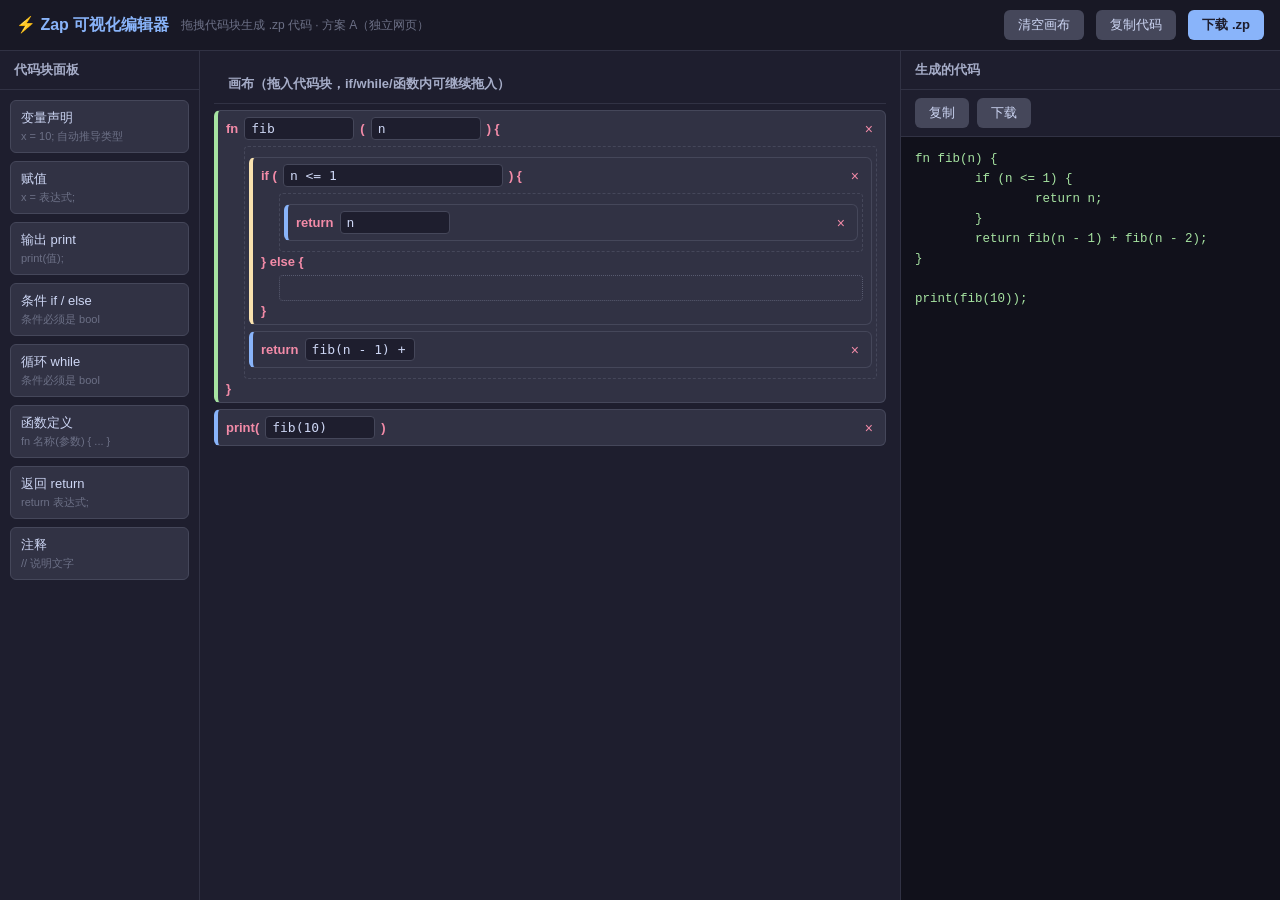
==== editor/index.html @ f2381da3 "Initial commit: Zap programming language v0.1.0 Zap is a lightweight, cross-platform, embeddable scr" ====
<!DOCTYPE html>
<html lang="zh-CN">
<head>
<meta charset="UTF-8">
<meta name="viewport" content="width=device-width, initial-scale=1.0">
<title>Zap 可视化编辑器</title>
<style>
  * { box-sizing: border-box; margin: 0; padding: 0; }
  body { font-family: "Segoe UI", "Microsoft YaHei", sans-serif; background: #1e1e2e; color: #cdd6f4; height: 100vh; display: flex; flex-direction: column; }
  header { padding: 10px 16px; background: #181825; border-bottom: 1px solid #313244; display: flex; align-items: center; gap: 12px; }
  header h1 { font-size: 16px; color: #89b4fa; }
  header span { font-size: 12px; color: #6c7086; }
  .btn { background: #45475a; border: none; color: #cdd6f4; padding: 6px 14px; border-radius: 6px; cursor: pointer; font-size: 13px; }
  .btn:hover { background: #585b70; }
  .btn.primary { background: #89b4fa; color: #1e1e2e; font-weight: 600; }
  .btn.primary:hover { background: #a6c8ff; }
  main { flex: 1; display: flex; overflow: hidden; }
  section { display: flex; flex-direction: column; }
  section h2 { font-size: 13px; color: #a6adc8; padding: 10px 14px; border-bottom: 1px solid #313244; }
  #palette { width: 200px; border-right: 1px solid #313244; }
  #palette-list { padding: 10px; display: flex; flex-direction: column; gap: 8px; overflow-y: auto; }
  .palette-item { background: #313244; border: 1px solid #45475a; border-radius: 6px; padding: 8px 10px; font-size: 13px; cursor: grab; user-select: none; }
  .palette-item:hover { background: #45475a; }
  .palette-item small { display: block; color: #6c7086; font-size: 11px; margin-top: 2px; }
  #canvas { flex: 1; overflow-y: auto; padding: 14px; }
  #canvas.hover { outline: 2px dashed #89b4fa; outline-offset: -4px; }
  .empty-tip { color: #6c7086; font-size: 13px; text-align: center; margin-top: 60px; line-height: 1.8; }
  .block { background: #313244; border: 1px solid #45475a; border-left: 4px solid #89b4fa; border-radius: 6px; margin: 6px 0; padding: 6px 8px; font-size: 13px; }
  .block[data-type="if"], .block[data-type="while"] { border-left-color: #f9e2af; }
  .block[data-type="fn"] { border-left-color: #a6e3a1; }
  .block[data-type="comment"] { border-left-color: #6c7086; }
  .block.dragging { opacity: 0.4; }
  .block-head { display: flex; align-items: center; gap: 6px; flex-wrap: wrap; }
  .block-head .kw { color: #f38ba8; font-weight: 600; }
  .block-head .txt { color: #a6e3a1; font-style: italic; }
  .block input { background: #1e1e2e; border: 1px solid #45475a; color: #cdd6f4; border-radius: 4px; padding: 3px 6px; font-size: 13px; width: 110px; font-family: Consolas, monospace; }
  .block input.f-wide { width: 220px; }
  .del { background: none; border: none; color: #f38ba8; cursor: pointer; font-size: 14px; padding: 0 4px; margin-left: auto; }
  .del:hover { color: #ff6b6b; }
  .slot { border: 1px dashed #45475a; border-radius: 4px; margin: 6px 0 2px 18px; padding: 4px; min-height: 26px; }
  .slot.slot-else { border-style: dotted; border-color: #585b70; }
  .slot.dragover { border-color: #89b4fa; background: rgba(137, 180, 250, 0.08); }
  #preview { width: 380px; border-left: 1px solid #313244; }
  #preview-bar { padding: 8px 14px; display: flex; gap: 8px; border-bottom: 1px solid #313244; }
  #code { flex: 1; background: #11111b; border: none; color: #a6e3a1; font-family: Consolas, "Courier New", monospace; font-size: 12.5px; line-height: 1.6; padding: 12px 14px; white-space: pre; overflow: auto; }
</style>
</head>
<body>
<header>
  <h1>⚡ Zap 可视化编辑器</h1>
  <span>拖拽代码块生成 .zp 代码 · 方案 A（独立网页）</span>
  <div style="flex:1"></div>
  <button class="btn" id="btn-clear">清空画布</button>
  <button class="btn" id="btn-copy">复制代码</button>
  <button class="btn primary" id="btn-download">下载 .zp</button>
</header>
<main>
  <section id="palette">
    <h2>代码块面板</h2>
    <div id="palette-list"></div>
  </section>
  <section id="canvas">
    <h2>画布（拖入代码块，if/while/函数内可继续拖入）</h2>
    <div id="canvas-body">
      <div class="empty-tip">从左侧拖拽代码块到这里开始编程<br>嵌套块（if / while / 函数）内部有虚线槽位，可继续拖入子块</div>
    </div>
  </section>
  <section id="preview">
    <h2>生成的代码</h2>
    <div id="preview-bar">
      <button class="btn" id="btn-copy2">复制</button>
      <button class="btn" id="btn-download2">下载</button>
      <span id="status" style="font-size:12px;color:#6c7086"></span>
    </div>
    <pre id="code"></pre>
  </section>
</main>
<script>
// ---------- 代码块模板 ----------
const TEMPLATES = [
  { type: "var", label: "变量声明", hint: "x = 10; 自动推导类型", build: () => makeSimple("var", "变量", "x", "10") },
  { type: "assign", label: "赋值", hint: "x = 表达式;", build: () => makeSimple("assign", "赋值", "x", "x + 1") },
  { type: "print", label: "输出 print", hint: "print(值);", build: () => makeSimple("print", "输出", "hello", '"Hello Zap!"') },
  { type: "if", label: "条件 if / else", hint: "条件必须是 bool", build: () => makeNested("if") },
  { type: "while", label: "循环 while", hint: "条件必须是 bool", build: () => makeNested("while") },
  { type: "fn", label: "函数定义", hint: "fn 名称(参数) { ... }", build: () => makeNested("fn") },
  { type: "return", label: "返回 return", hint: "return 表达式;", build: () => makeSimple("return", "返回", "0", "x") },
  { type: "comment", label: "注释", hint: "// 说明文字", build: () => makeSimple("comment", "注释", "说明", "这是注释") },
];
let blockSeq = 0;

function makeSimple(type, label, name, value) {
  const d = document.createElement("div");
  d.className = "block";
  d.dataset.type = type;
  d.draggable = true;
  d.id = "b" + (++blockSeq);
  const head = document.createElement("div");
  head.className = "block-head";
  if (type === "comment") {
    head.innerHTML = `<span class="txt">//</span><input class="f-wide" data-field="text" value="${esc(value)}">`;
  } else if (type === "print") {
    head.innerHTML = `<span class="kw">print(</span><input data-field="expr" value="${esc(value)}"><span class="kw">)</span>`;
  } else if (type === "return") {
    head.innerHTML = `<span class="kw">return</span><input data-field="expr" value="${esc(value)}">`;
  } else {
    head.innerHTML = `<span class="kw">${label}</span><input data-field="name" value="${esc(name)}"><span class="kw">=</span><input data-field="expr" value="${esc(value)}">`;
  }
  const del = document.createElement("button");
  del.className = "del"; del.textContent = "×"; del.title = "删除";
  head.appendChild(del);
  d.appendChild(head);
  return d;
}

function makeNested(type) {
  const d = document.createElement("div");
  d.className = "block";
  d.dataset.type = type;
  d.draggable = true;
  d.id = "b" + (++blockSeq);
  const head = document.createElement("div");
  head.className = "block-head";
  if (type === "if") {
    head.innerHTML = `<span class="kw">if (</span><input class="f-wide" data-field="cond" value="x &gt; 5"><span class="kw">) {</span>`;
  } else if (type === "while") {
    head.innerHTML = `<span class="kw">while (</span><input class="f-wide" data-field="cond" value="i &lt; 10"><span class="kw">) {</span>`;
  } else {
    head.innerHTML = `<span class="kw">fn</span><input data-field="name" value="main"><span class="kw">(</span><input data-field="params" value=""><span class="kw">) {</span>`;
  }
  const del = document.createElement("button");
  del.className = "del"; del.textContent = "×"; del.title = "删除";
  head.appendChild(del);
  d.appendChild(head);

  const slot = document.createElement("div");
  slot.className = "slot";
  slot.dataset.role = "body";
  d.appendChild(slot);

  if (type === "if") {
    const elseHead = document.createElement("div");
    elseHead.className = "block-head";
    elseHead.innerHTML = `<span class="kw">} else {</span>`;
    d.appendChild(elseHead);
    const elseSlot = document.createElement("div");
    elseSlot.className = "slot slot-else";
    elseSlot.dataset.role = "else";
    d.appendChild(elseSlot);
    const close = document.createElement("div");
    close.className = "block-head";
    close.innerHTML = `<span class="kw">}</span>`;
    d.appendChild(close);
  } else {
    const close = document.createElement("div");
    close.className = "block-head";
    close.innerHTML = `<span class="kw">}</span>`;
    d.appendChild(close);
  }
  return d;
}

function esc(s) { return s.replace(/&/g, "&amp;").replace(/</g, "&lt;").replace(/>/g, "&gt;").replace(/"/g, "&quot;"); }

// ---------- 面板 ----------
const paletteList = document.getElementById("palette-list");
TEMPLATES.forEach(t => {
  const item = document.createElement("div");
  item.className = "palette-item";
  item.draggable = true;
  item.dataset.type = t.type;
  item.innerHTML = `${t.label}<small>${t.hint}</small>`;
  item.addEventListener("dragstart", e => {
    e.dataTransfer.setData("text/plain", "palette:" + t.type);
    e.dataTransfer.effectAllowed = "copy";
  });
  paletteList.appendChild(item);
});

// ---------- 拖拽与画布 ----------
const canvasBody = document.getElementById("canvas-body");
const canvas = document.getElementById("canvas");

function setupDrop(zone) {
  zone.addEventListener("dragover", e => { e.preventDefault(); e.dataTransfer.dropEffect = "copy"; zone.classList.add("dragover"); });
  zone.addEventListener("dragleave", () => zone.classList.remove("dragover"));
  zone.addEventListener("drop", e => {
    e.preventDefault();
    zone.classList.remove("dragover");
    const data = e.dataTransfer.getData("text/plain") || "";
    if (data.startsWith("palette:")) {
      const type = data.slice(8);
      const tpl = TEMPLATES.find(t => t.type === type);
      if (tpl) zone.appendChild(tpl.build());
    } else if (data.startsWith("move:")) {
      const el = document.getElementById(data.slice(5));
      if (el && el !== zone && !zone.contains(el)) zone.appendChild(el);
    }
    update();
  });
}
setupDrop(canvasBody);

// 画布内块也可拖动（移动到其他槽位）
document.addEventListener("dragstart", e => {
  const b = e.target.closest ? e.target.closest(".block") : null;
  if (b && b.dataset.type) {
    e.dataTransfer.setData("text/plain", "move:" + b.id);
    e.dataTransfer.effectAllowed = "move";
    b.classList.add("dragging");
  }
});
document.addEventListener("dragend", e => {
  const b = e.target.closest ? e.target.closest(".block") : null;
  if (b) b.classList.remove("dragging");
});
document.querySelectorAll(".slot").forEach(setupDrop);

// 删除按钮（事件委托）
document.addEventListener("click", e => {
  if (e.target.classList && e.target.classList.contains("del")) {
    e.target.closest(".block").remove();
    update();
  }
});

// 输入实时更新
document.addEventListener("input", update);

// ---------- 代码生成 ----------
function childrenHTML(slot) {
  const blocks = [...slot.children].filter(c => c.classList.contains("block"));
  return blocks.map(b => genBlock(b, 0)).join("\n");
}

function genBlock(block, indent) {
  const tab = "\t".repeat(indent);
  const type = block.dataset.type;
  const val = f => { const i = block.querySelector(`input[data-field="${f}"]`); return i ? i.value : ""; };
  const bodySlot = block.querySelector('.slot[data-role="body"]');
  const elseSlot = block.querySelector('.slot[data-role="else"]');
  const body = bodySlot ? childrenHTML(bodySlot) : "";
  const elseBody = elseSlot ? childrenHTML(elseSlot) : "";
  const inner = body ? body.split("\n").map(l => "\t" + l).join("\n") : "";
  const innerElse = elseBody ? elseBody.split("\n").map(l => "\t" + l).join("\n") : "";

  switch (type) {
    case "var":
    case "assign":
      return `${tab}${val("name") || "x"} = ${val("expr")};`;
    case "print":
      return `${tab}print(${val("expr")});`;
    case "return":
      return `${tab}return ${val("expr")};`;
    case "comment":
      return `${tab}// ${val("text")}`;
    case "while":
      return body
        ? `${tab}while (${val("cond")}) {\n${inner}\n${tab}}`
        : `${tab}while (${val("cond")}) { }`;
    case "if":
      if (!body && !elseBody) return `${tab}if (${val("cond")}) { }`;
      if (!elseBody) return `${tab}if (${val("cond")}) {\n${inner}\n${tab}}`;
      return `${tab}if (${val("cond")}) {\n${inner}\n${tab}} else {\n${innerElse}\n${tab}}`;
    case "fn":
      return `${tab}fn ${val("name") || "main"}(${val("params")}) {\n${inner}\n${tab}}`;
    default:
      return "";
  }
}

function update() {
  const blocks = [...canvasBody.children].filter(c => c.classList.contains("block"));
  const code = blocks.map(b => genBlock(b, 0)).join("\n\n");
  document.getElementById("code").textContent = code;
  const tip = canvasBody.querySelector(".empty-tip");
  if (tip) tip.style.display = blocks.length ? "none" : "";
}

// ---------- 顶部按钮 ----------
document.getElementById("btn-clear").addEventListener("click", () => {
  if (!confirm("清空画布？")) return;
  canvasBody.querySelectorAll(".block").forEach(b => b.remove());
  update();
});
function copyCode() {
  const code = document.getElementById("code").textContent;
  navigator.clipboard.writeText(code).then(() => {
    const st = document.getElementById("status");
    st.textContent = "已复制 ✓";
    setTimeout(() => st.textContent = "", 1500);
  });
}
document.getElementById("btn-copy").addEventListener("click", copyCode);
document.getElementById("btn-copy2").addEventListener("click", copyCode);
function downloadCode() {
  const code = document.getElementById("code").textContent;
  const blob = new Blob([code], { type: "text/plain" });
  const a = document.createElement("a");
  a.href = URL.createObjectURL(blob);
  a.download = "program.zp";
  a.click();
  URL.revokeObjectURL(a.href);
}
document.getElementById("btn-download").addEventListener("click", downloadCode);
document.getElementById("btn-download2").addEventListener("click", downloadCode);

// 初始示例：fib 函数
(function initDemo() {
  const fn = makeNested("fn");
  fn.querySelector('input[data-field="name"]').value = "fib";
  fn.querySelector('input[data-field="params"]').value = "n";
  const ifB = makeNested("if");
  ifB.querySelector('input[data-field="cond"]').value = "n <= 1";
  const ret1 = makeSimple("return", "返回", "0", "n");
  ifB.querySelector('.slot[data-role="body"]').appendChild(ret1);
  fn.querySelector('.slot[data-role="body"]').appendChild(ifB);
  const ret2 = makeSimple("return", "返回", "0", "fib(n - 1) + fib(n - 2)");
  fn.querySelector('.slot[data-role="body"]').appendChild(ret2);
  canvasBody.appendChild(fn);
  const pr = makeSimple("print", "输出", "r", "fib(10)");
  canvasBody.appendChild(pr);
  update();
})();
</script>
</body>
</html>
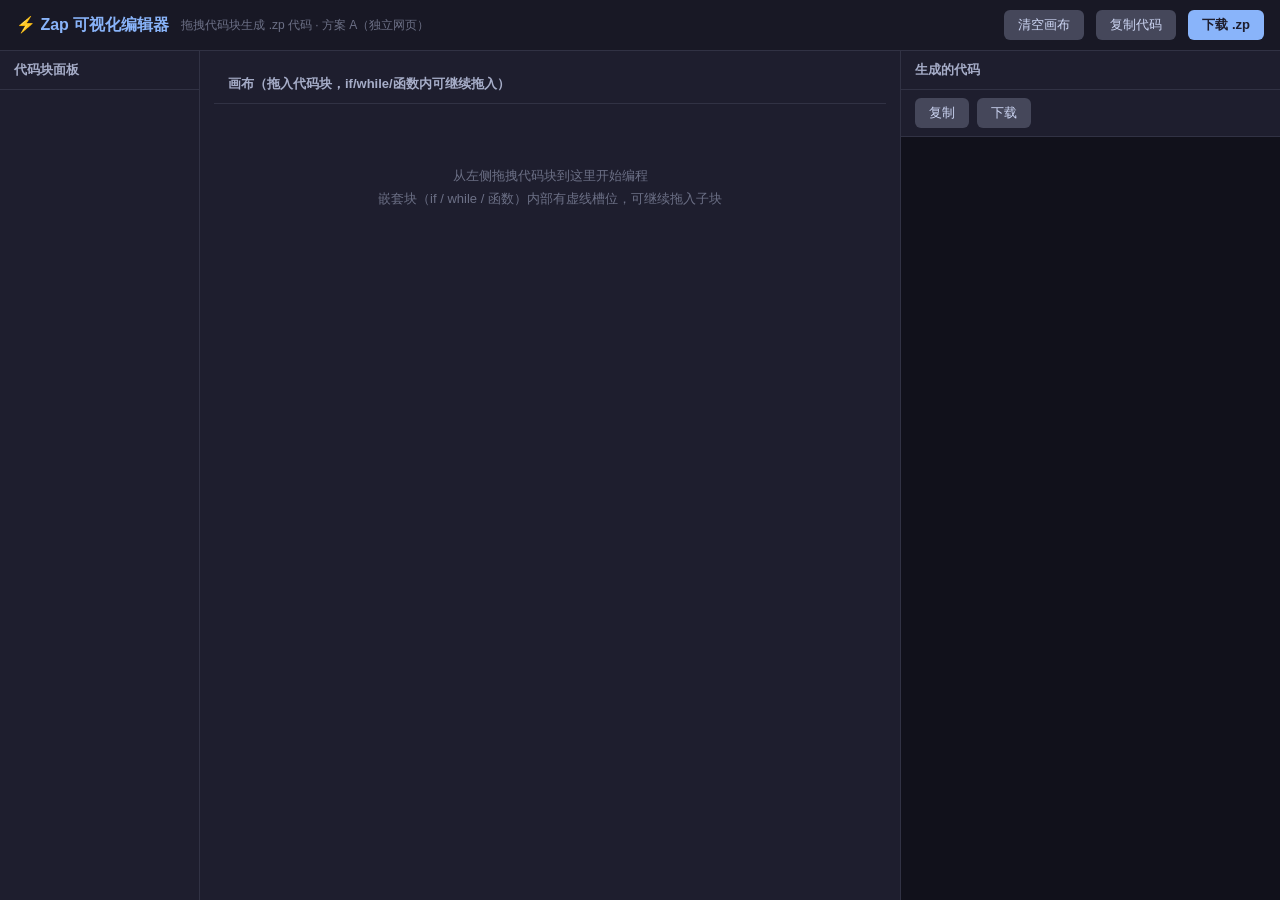
==== commit de5acc2d: "feat: add log/path/args/env/db/regex/crypto builtins, tmp fn, debug_print, import as, zap poop 新增特性：" ====
--- a/editor/index.html
+++ b/editor/index.html
@@ -84,8 +84,73 @@
   { type: "if", label: "条件 if / else", hint: "条件必须是 bool", build: () => makeNested("if") },
   { type: "while", label: "循环 while", hint: "条件必须是 bool", build: () => makeNested("while") },
   { type: "fn", label: "函数定义", hint: "fn 名称(参数) { ... }", build: () => makeNested("fn") },
+  { type: "tmpfn", label: "临时函数 tmp fn", hint: "编译自动忽略", build: () => makeNested("tmpfn") },
   { type: "return", label: "返回 return", hint: "return 表达式;", build: () => makeSimple("return", "返回", "0", "x") },
   { type: "comment", label: "注释", hint: "// 说明文字", build: () => makeSimple("comment", "注释", "说明", "这是注释") },
+  { type: "log", label: "日志 log", hint: "彩色输出", build: () => {
+      const d = makeSimple("log", "log.info", "msg", '"hello"');
+      const sel = document.createElement("select");
+      sel.className = "f-inline"; sel.dataset.field = "level";
+      ["info","warn","error","debug"].forEach(l => { const o = document.createElement("option"); o.value = l; o.textContent = l; sel.appendChild(o); });
+      d.querySelector(".block-head").insertBefore(sel, d.querySelector("input"));
+      return d;
+    }
+  },
+  { type: "path", label: "路径 path", hint: "join/dirname/basename", build: () => {
+      const d = makeSimple("path", "path.join", "a", '"b"');
+      const sel = document.createElement("select");
+      sel.className = "f-inline"; sel.dataset.field = "op";
+      ["join","dirname","basename"].forEach(l => { const o = document.createElement("option"); o.value = l; o.textContent = l; sel.appendChild(o); });
+      d.querySelector(".block-head").insertBefore(sel, d.querySelector("input"));
+      return d;
+    }
+  },
+  { type: "args", label: "参数 args", hint: "get/has 命令行参数", build: () => {
+      const d = makeSimple("args", "args.get", "key", '"port"');
+      const sel = document.createElement("select");
+      sel.className = "f-inline"; sel.dataset.field = "op";
+      ["get","has"].forEach(l => { const o = document.createElement("option"); o.value = l; o.textContent = l; sel.appendChild(o); });
+      d.querySelector(".block-head").insertBefore(sel, d.querySelector("input"));
+      return d;
+    }
+  },
+  { type: "env", label: "环境变量 env", hint: "get/set", build: () => {
+      const d = makeSimple("env", "env.get", "key", '"PATH"');
+      const sel = document.createElement("select");
+      sel.className = "f-inline"; sel.dataset.field = "op";
+      ["get","set"].forEach(l => { const o = document.createElement("option"); o.value = l; o.textContent = l; sel.appendChild(o); });
+      d.querySelector(".block-head").insertBefore(sel, d.querySelector("input"));
+      return d;
+    }
+  },
+  { type: "db", label: "键值存储 db", hint: "set/get", build: () => {
+      const d = makeSimple("db", "db.set", "key", '"val"');
+      const sel = document.createElement("select");
+      sel.className = "f-inline"; sel.dataset.field = "op";
+      ["set","get"].forEach(l => { const o = document.createElement("option"); o.value = l; o.textContent = l; sel.appendChild(o); });
+      d.querySelector(".block-head").insertBefore(sel, d.querySelector("input"));
+      return d;
+    }
+  },
+  { type: "regex", label: "正则 regex", hint: "match/replace", build: () => {
+      const d = makeSimple("regex", "regex.match", "pat", '"^\\d+$"');
+      const sel = document.createElement("select");
+      sel.className = "f-inline"; sel.dataset.field = "op";
+      ["match","replace"].forEach(l => { const o = document.createElement("option"); o.value = l; o.textContent = l; sel.appendChild(o); });
+      d.querySelector(".block-head").insertBefore(sel, d.querySelector("input"));
+      return d;
+    }
+  },
+  { type: "crypto", label: "哈希 crypto", hint: "md5/sha256", build: () => {
+      const d = makeSimple("crypto", "crypto.md5", "text", '"hello"');
+      const sel = document.createElement("select");
+      sel.className = "f-inline"; sel.dataset.field = "op";
+      ["md5","sha256"].forEach(l => { const o = document.createElement("option"); o.value = l; o.textContent = l; sel.appendChild(o); });
+      d.querySelector(".block-head").insertBefore(sel, d.querySelector("input"));
+      return d;
+    }
+  },
+  { type: "debug_print", label: "调试输出 debug_print", hint: "仅 debug 模式", build: () => makeSimple("debug_print", "调试输出", "msg", '"x = " + to_str(x)") },
 ];
 let blockSeq = 0;
 
@@ -254,6 +319,48 @@
       return `${tab}return ${val("expr")};`;
     case "comment":
       return `${tab}// ${val("text")}`;
+    case "debug_print":
+      return `${tab}debug_print(${val("expr")});`;
+    case "log": {
+      const level = val("level") || "info";
+      return `${tab}log.${level}(${val("name") || '""'});`;
+    }
+    case "path": {
+      const op = val("op") || "join";
+      const a = val("name") || '""';
+      const b = val("expr") || '""';
+      if (op === "join") return `${tab}path.join(${a}, ${b});`;
+      return `${tab}path.${op}(${a});`;
+    }
+    case "args": {
+      const op = val("op") || "get";
+      return `${tab}args.${op}(${val("name") || '""'});`;
+    }
+    case "env": {
+      const op = val("op") || "get";
+      const a = val("name") || '""';
+      const b = val("expr") || '""';
+      if (op === "set") return `${tab}env.set(${a}, ${b});`;
+      return `${tab}env.get(${a});`;
+    }
+    case "db": {
+      const op = val("op") || "set";
+      const a = val("name") || '""';
+      const b = val("expr") || '""';
+      if (op === "set") return `${tab}db.set(${a}, ${b});`;
+      return `${tab}db.get(${a});`;
+    }
+    case "regex": {
+      const op = val("op") || "match";
+      const a = val("name") || '""';
+      const b = val("expr") || '""';
+      if (op === "replace") return `${tab}regex.replace(${a}, ${b}, "");`;
+      return `${tab}regex.match(${a}, ${b});`;
+    }
+    case "crypto": {
+      const op = val("op") || "md5";
+      return `${tab}crypto.${op}(${val("name") || '""'});`;
+    }
     case "while":
       return body
         ? `${tab}while (${val("cond")}) {\n${inner}\n${tab}}`
@@ -264,6 +371,8 @@
       return `${tab}if (${val("cond")}) {\n${inner}\n${tab}} else {\n${innerElse}\n${tab}}`;
     case "fn":
       return `${tab}fn ${val("name") || "main"}(${val("params")}) {\n${inner}\n${tab}}`;
+    case "tmpfn":
+      return `${tab}tmp fn ${val("name") || "helper"}(${val("params")}) {\n${inner}\n${tab}}`;
     default:
       return "";
   }
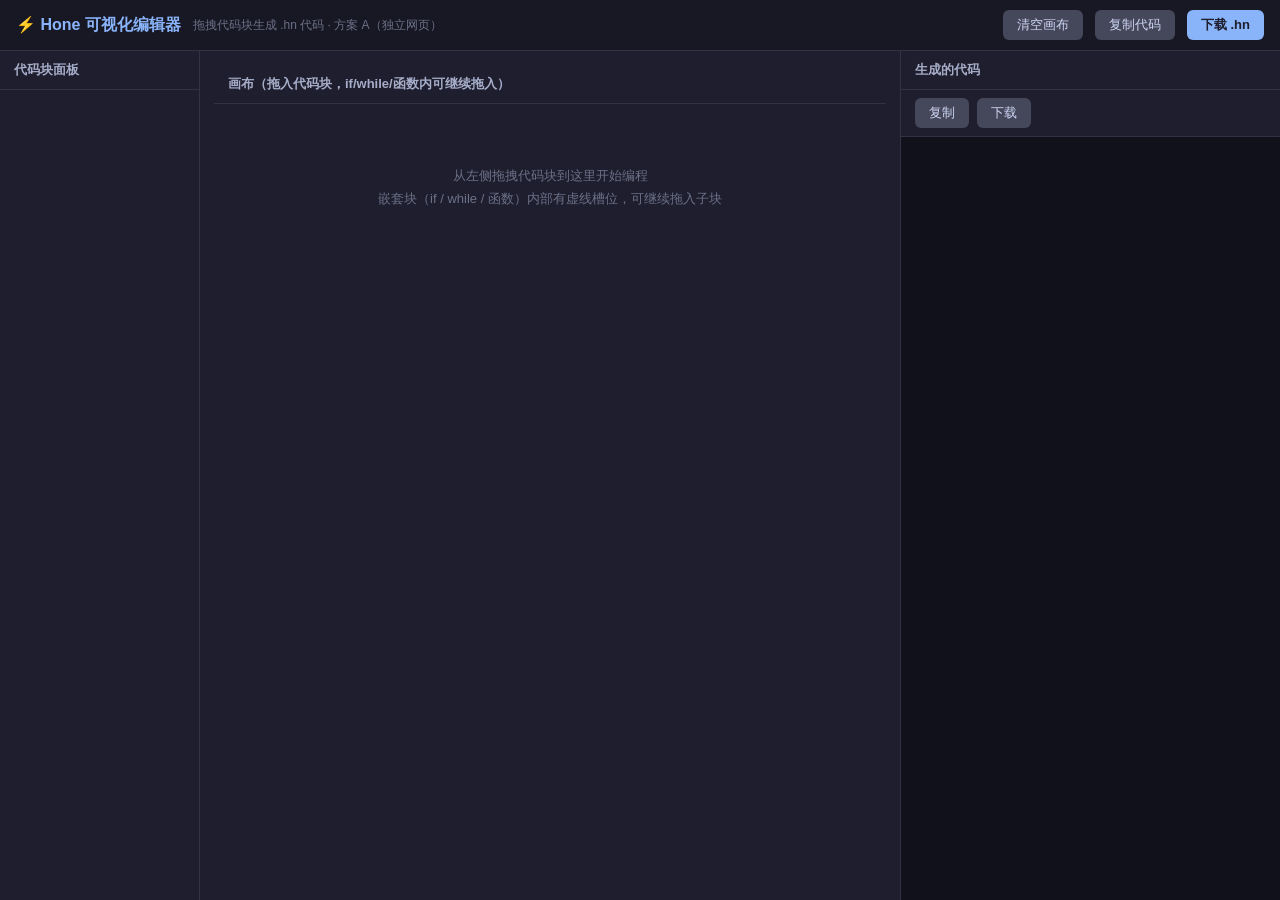
==== commit 4daa78c7: "feat: rename language to Hone and add CI/release pipeline - Rename the language from Zap/Ka to Hone:" ====
--- a/editor/index.html
+++ b/editor/index.html
@@ -3,7 +3,7 @@
 <head>
 <meta charset="UTF-8">
 <meta name="viewport" content="width=device-width, initial-scale=1.0">
-<title>Zap 可视化编辑器</title>
+<title>Hone 可视化编辑器</title>
 <style>
   * { box-sizing: border-box; margin: 0; padding: 0; }
   body { font-family: "Segoe UI", "Microsoft YaHei", sans-serif; background: #1e1e2e; color: #cdd6f4; height: 100vh; display: flex; flex-direction: column; }
@@ -47,12 +47,12 @@
 </head>
 <body>
 <header>
-  <h1>⚡ Zap 可视化编辑器</h1>
-  <span>拖拽代码块生成 .zp 代码 · 方案 A（独立网页）</span>
+  <h1>⚡ Hone 可视化编辑器</h1>
+  <span>拖拽代码块生成 .hn 代码 · 方案 A（独立网页）</span>
   <div style="flex:1"></div>
   <button class="btn" id="btn-clear">清空画布</button>
   <button class="btn" id="btn-copy">复制代码</button>
-  <button class="btn primary" id="btn-download">下载 .zp</button>
+  <button class="btn primary" id="btn-download">下载 .hn</button>
 </header>
 <main>
   <section id="palette">
@@ -80,7 +80,7 @@
 const TEMPLATES = [
   { type: "var", label: "变量声明", hint: "x = 10; 自动推导类型", build: () => makeSimple("var", "变量", "x", "10") },
   { type: "assign", label: "赋值", hint: "x = 表达式;", build: () => makeSimple("assign", "赋值", "x", "x + 1") },
-  { type: "print", label: "输出 print", hint: "print(值);", build: () => makeSimple("print", "输出", "hello", '"Hello Zap!"') },
+  { type: "print", label: "输出 print", hint: "print(值);", build: () => makeSimple("print", "输出", "hello", '"Hello Hone!"') },
   { type: "if", label: "条件 if / else", hint: "条件必须是 bool", build: () => makeNested("if") },
   { type: "while", label: "循环 while", hint: "条件必须是 bool", build: () => makeNested("while") },
   { type: "fn", label: "函数定义", hint: "fn 名称(参数) { ... }", build: () => makeNested("fn") },
@@ -407,7 +407,7 @@
   const blob = new Blob([code], { type: "text/plain" });
   const a = document.createElement("a");
   a.href = URL.createObjectURL(blob);
-  a.download = "program.zp";
+  a.download = "program.hn";
   a.click();
   URL.revokeObjectURL(a.href);
 }
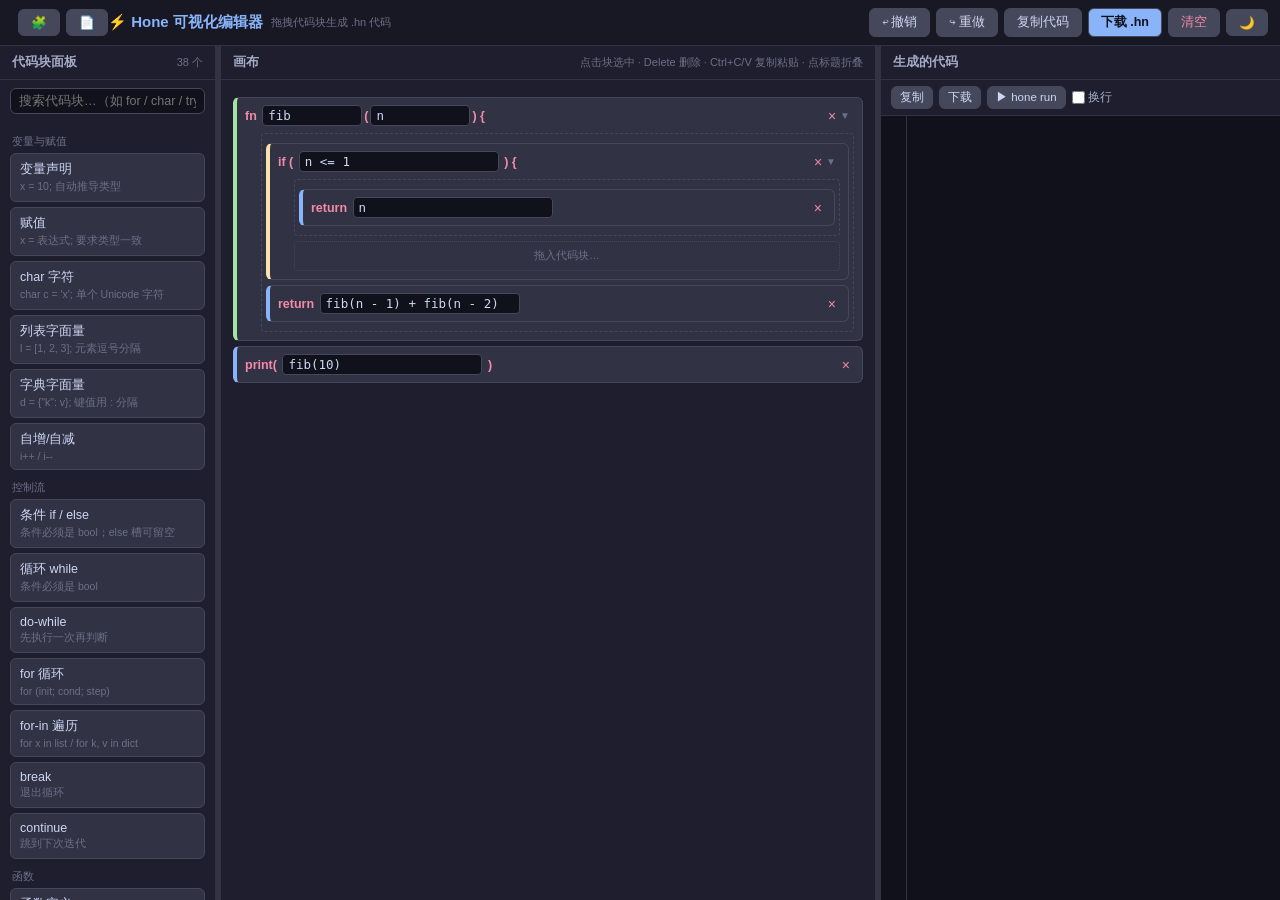
==== commit 081b91f3: "feat(v0.7.10): 新增 char 字符类型，可视化编辑器大优化，官网与文档同步 ### 新增 - **char 字符类型**：全链路支持（词法/AST/解析/静态检查/解释器/内置函数） " ====
--- a/editor/index.html
+++ b/editor/index.html
@@ -5,432 +5,1319 @@
 <meta name="viewport" content="width=device-width, initial-scale=1.0">
 <title>Hone 可视化编辑器</title>
 <style>
-  * { box-sizing: border-box; margin: 0; padding: 0; }
-  body { font-family: "Segoe UI", "Microsoft YaHei", sans-serif; background: #1e1e2e; color: #cdd6f4; height: 100vh; display: flex; flex-direction: column; }
-  header { padding: 10px 16px; background: #181825; border-bottom: 1px solid #313244; display: flex; align-items: center; gap: 12px; }
-  header h1 { font-size: 16px; color: #89b4fa; }
-  header span { font-size: 12px; color: #6c7086; }
-  .btn { background: #45475a; border: none; color: #cdd6f4; padding: 6px 14px; border-radius: 6px; cursor: pointer; font-size: 13px; }
-  .btn:hover { background: #585b70; }
-  .btn.primary { background: #89b4fa; color: #1e1e2e; font-weight: 600; }
-  .btn.primary:hover { background: #a6c8ff; }
-  main { flex: 1; display: flex; overflow: hidden; }
-  section { display: flex; flex-direction: column; }
-  section h2 { font-size: 13px; color: #a6adc8; padding: 10px 14px; border-bottom: 1px solid #313244; }
-  #palette { width: 200px; border-right: 1px solid #313244; }
-  #palette-list { padding: 10px; display: flex; flex-direction: column; gap: 8px; overflow-y: auto; }
-  .palette-item { background: #313244; border: 1px solid #45475a; border-radius: 6px; padding: 8px 10px; font-size: 13px; cursor: grab; user-select: none; }
-  .palette-item:hover { background: #45475a; }
-  .palette-item small { display: block; color: #6c7086; font-size: 11px; margin-top: 2px; }
-  #canvas { flex: 1; overflow-y: auto; padding: 14px; }
-  #canvas.hover { outline: 2px dashed #89b4fa; outline-offset: -4px; }
-  .empty-tip { color: #6c7086; font-size: 13px; text-align: center; margin-top: 60px; line-height: 1.8; }
-  .block { background: #313244; border: 1px solid #45475a; border-left: 4px solid #89b4fa; border-radius: 6px; margin: 6px 0; padding: 6px 8px; font-size: 13px; }
-  .block[data-type="if"], .block[data-type="while"] { border-left-color: #f9e2af; }
-  .block[data-type="fn"] { border-left-color: #a6e3a1; }
-  .block[data-type="comment"] { border-left-color: #6c7086; }
-  .block.dragging { opacity: 0.4; }
-  .block-head { display: flex; align-items: center; gap: 6px; flex-wrap: wrap; }
-  .block-head .kw { color: #f38ba8; font-weight: 600; }
-  .block-head .txt { color: #a6e3a1; font-style: italic; }
-  .block input { background: #1e1e2e; border: 1px solid #45475a; color: #cdd6f4; border-radius: 4px; padding: 3px 6px; font-size: 13px; width: 110px; font-family: Consolas, monospace; }
-  .block input.f-wide { width: 220px; }
-  .del { background: none; border: none; color: #f38ba8; cursor: pointer; font-size: 14px; padding: 0 4px; margin-left: auto; }
-  .del:hover { color: #ff6b6b; }
-  .slot { border: 1px dashed #45475a; border-radius: 4px; margin: 6px 0 2px 18px; padding: 4px; min-height: 26px; }
-  .slot.slot-else { border-style: dotted; border-color: #585b70; }
-  .slot.dragover { border-color: #89b4fa; background: rgba(137, 180, 250, 0.08); }
-  #preview { width: 380px; border-left: 1px solid #313244; }
-  #preview-bar { padding: 8px 14px; display: flex; gap: 8px; border-bottom: 1px solid #313244; }
-  #code { flex: 1; background: #11111b; border: none; color: #a6e3a1; font-family: Consolas, "Courier New", monospace; font-size: 12.5px; line-height: 1.6; padding: 12px 14px; white-space: pre; overflow: auto; }
+/* ========== 主题（CSS 变量，深/浅切换；安卓 8.1 WebView 兼容：不用 flex gap，用 margin） ========== */
+:root {
+  --bg: #1e1e2e; --bg2: #181825; --bg3: #11111b;
+  --panel: #313244; --panel2: #45475a;
+  --border: #313244; --border2: #45475a;
+  --text: #cdd6f4; --text2: #a6adc8; --text3: #6c7086;
+  --accent: #89b4fa; --accent2: #a6c8ff;
+  --red: #f38ba8; --yellow: #f9e2af; --green: #a6e3a1;
+  --pink: #f38ba8; --purple: #cba6f7;
+  --shadow: rgba(0,0,0,0.35);
+}
+[data-theme="light"] {
+  --bg: #eff1f5; --bg2: #e6e9ef; --bg3: #ffffff;
+  --panel: #ffffff; --panel2: #dce0e8;
+  --border: #dce0e8; --border2: #bcc0cc;
+  --text: #4c4f69; --text2: #5c5f77; --text3: #8c8fa1;
+  --accent: #1e66f5; --accent2: #3a7bfd;
+  --red: #d20f39; --yellow: #df8e1d; --green: #40a02b;
+  --pink: #d20f39; --purple: #8839ef;
+  --shadow: rgba(0,0,0,0.15);
+}
+* { box-sizing: border-box; margin: 0; padding: 0; }
+html, body { height: 100%; }
+body {
+  font-family: "Segoe UI", "Microsoft YaHei", sans-serif;
+  background: var(--bg); color: var(--text);
+  display: flex; flex-direction: column; overflow: hidden;
+}
+button { font-family: inherit; }
+
+/* ========== 顶栏 ========== */
+header {
+  padding: 8px 12px; background: var(--bg2); border-bottom: 1px solid var(--border);
+  display: flex; align-items: center;
+}
+header h1 { font-size: 15px; color: var(--accent); white-space: nowrap; }
+header .sub { font-size: 11px; color: var(--text3); margin-left: 8px; white-space: nowrap; overflow: hidden; text-overflow: ellipsis; }
+.spacer { flex: 1; }
+.btn {
+  background: var(--panel2); border: 1px solid var(--border2); color: var(--text);
+  padding: 5px 12px; border-radius: 6px; cursor: pointer; font-size: 12.5px;
+  margin-left: 6px; white-space: nowrap;
+}
+.btn:hover { background: var(--accent); color: var(--bg3); }
+.btn.primary { background: var(--accent); color: var(--bg3); font-weight: 600; }
+.btn.primary:hover { background: var(--accent2); }
+.btn.danger { color: var(--red); }
+.btn.danger:hover { background: var(--red); color: var(--bg3); }
+.btn:disabled { opacity: 0.45; cursor: default; }
+.btn:disabled:hover { background: var(--panel2); color: var(--text); }
+.btn.small { padding: 3px 8px; font-size: 11.5px; }
+
+/* ========== 三栏布局 ========== */
+main { flex: 1; display: flex; overflow: hidden; }
+section { display: flex; flex-direction: column; min-width: 0; }
+section > h2 {
+  font-size: 12.5px; color: var(--text2); padding: 8px 12px;
+  border-bottom: 1px solid var(--border); display: flex; align-items: center;
+}
+section > h2 .count { font-size: 11px; color: var(--text3); margin-left: auto; font-weight: normal; }
+
+/* 左：面板 */
+#palette { width: 216px; flex: 0 0 auto; border-right: 1px solid var(--border); }
+.search-box {
+  margin: 8px 10px 4px; padding: 5px 8px; width: calc(100% - 20px);
+  background: var(--bg3); border: 1px solid var(--border2); border-radius: 6px;
+  color: var(--text); font-size: 12.5px;
+}
+#palette-list { padding: 6px 10px 12px; overflow-y: auto; flex: 1; }
+.palette-group { font-size: 11px; color: var(--text3); margin: 10px 2px 4px; }
+.palette-item {
+  background: var(--panel); border: 1px solid var(--border2); border-radius: 6px;
+  padding: 7px 9px; font-size: 12.5px; cursor: grab; user-select: none; margin-bottom: 5px;
+  touch-action: none;
+}
+.palette-item:hover { background: var(--panel2); }
+.palette-item small { display: block; color: var(--text3); font-size: 10.5px; margin-top: 2px; }
+.palette-item.pal-dragging { opacity: 0.4; }
+.palette-empty { color: var(--text3); font-size: 12px; text-align: center; margin-top: 16px; }
+
+/* 分隔条 */
+.splitter { width: 5px; cursor: col-resize; flex: 0 0 auto; background: var(--border); touch-action: none; }
+.splitter:hover, .splitter.active { background: var(--accent); }
+
+/* 中：画布 */
+#canvas { flex: 1; }
+#canvas-body { flex: 1; overflow-y: auto; padding: 12px; min-height: 0; }
+#canvas-body.drop-zone.dragging-over { outline: 2px dashed var(--accent); outline-offset: -3px; }
+.empty-tip { color: var(--text3); font-size: 12.5px; text-align: center; margin-top: 50px; line-height: 1.9; }
+.empty-tip code { background: var(--panel); border: 1px solid var(--border2); border-radius: 4px; padding: 1px 5px; font-size: 11.5px; }
+
+/* 代码块 */
+.block {
+  background: var(--panel); border: 1px solid var(--border2); border-left: 4px solid var(--accent);
+  border-radius: 6px; margin: 5px 0; padding: 5px 8px; font-size: 12.5px;
+  position: relative;
+  touch-action: none; /* 触屏上块内拖动为拖拽而非滚动（滚动请用块外空白区） */
+}
+.block[data-type="if"], .block[data-type="while"], .block[data-type="for"], .block[data-type="do"], .block[data-type="forin"], .block[data-type="match"] { border-left-color: var(--yellow); }
+.block[data-type="fn"], .block[data-type="tmpfn"], .block[data-type="asyncfn"], .block[data-type="class"] { border-left-color: var(--green); }
+.block[data-type="comment"] { border-left-color: var(--text3); }
+.block[data-type="try"] { border-left-color: var(--red); }
+.block[data-type="char"] { border-left-color: var(--purple); }
+.block.selected { outline: 2px solid var(--accent); outline-offset: 1px; }
+.block.pal-dragging { opacity: 0.35; }
+.block-head { display: flex; align-items: center; flex-wrap: wrap; }
+.block-head .kw { color: var(--pink); font-weight: 600; white-space: pre; }
+.block-head .txt { color: var(--green); font-style: italic; }
+.block-head .fold {
+  background: none; border: none; color: var(--text3); cursor: pointer;
+  font-size: 10px; padding: 0 4px 0 0; margin: 0;
+}
+.block input, .block select {
+  background: var(--bg3); border: 1px solid var(--border2); color: var(--text);
+  border-radius: 4px; padding: 2px 5px; font-size: 12.5px; width: 100px;
+  font-family: Consolas, monospace; margin: 2px 2px;
+}
+.block input.f-wide { width: 200px; }
+.block select { width: auto; cursor: pointer; }
+.del {
+  background: none; border: none; color: var(--red); cursor: pointer;
+  font-size: 14px; padding: 0 4px; margin-left: auto; line-height: 1;
+}
+.del:hover { color: var(--red); transform: scale(1.2); }
+.slot {
+  border: 1px dashed var(--border2); border-radius: 4px; margin: 5px 0 3px 16px; padding: 4px;
+  min-height: 24px; touch-action: none;
+}
+.slot.slot-else { border-style: dotted; }
+.slot.slot-catch { border-style: dotted; border-color: var(--red); }
+.slot .empty-slot-hint { color: var(--text3); font-size: 10.5px; text-align: center; padding: 3px 0; }
+.slot.dragover { border-color: var(--accent); background: rgba(137, 180, 250, 0.10); }
+.slot.active-target { border-color: var(--accent); border-style: solid; background: rgba(137, 180, 250, 0.12); }
+/* 插入位置指示线 */
+.insert-bar { height: 3px; background: var(--accent); border-radius: 2px; margin: 1px 0; }
+.block.collapsed > .slot, .block.collapsed > .block-head.extra, .block.collapsed > .slot-else, .block.collapsed > .slot-catch, .block.collapsed > .close { display: none; }
+.block.collapsed .fold::before { content: "▶"; }
+.block .fold::before { content: "▼"; }
+
+/* 右：预览 */
+#preview { width: 400px; flex: 0 0 auto; border-left: 1px solid var(--border); }
+#preview-bar { padding: 6px 10px; display: flex; align-items: center; border-bottom: 1px solid var(--border); flex-wrap: wrap; }
+#preview-bar .btn { margin-left: 0; margin-right: 6px; }
+#status { font-size: 11.5px; color: var(--text3); margin-left: auto; }
+#status.ok { color: var(--green); }
+#status.err { color: var(--red); }
+.chk { font-size: 11.5px; color: var(--text2); display: flex; align-items: center; margin-right: 6px; }
+.chk input { margin-right: 3px; }
+#code-wrap { flex: 1; display: flex; overflow: auto; background: var(--bg3); }
+#code-lines {
+  padding: 10px 6px 10px 10px; text-align: right; color: var(--text3); font-size: 11.5px;
+  font-family: Consolas, monospace; line-height: 1.6; user-select: none; flex: 0 0 auto;
+  border-right: 1px solid var(--border); min-width: 26px; white-space: pre;
+}
+#code {
+  flex: 1; background: var(--bg3); border: none; color: var(--green);
+  font-family: Consolas, "Courier New", monospace; font-size: 12.5px; line-height: 1.6;
+  padding: 10px 12px; white-space: pre; overflow: visible; margin: 0;
+}
+#code-wrap.wrap #code, #code-wrap.wrap #code-lines { white-space: pre-wrap; word-break: break-all; }
+#code .tok-kw { color: var(--pink); }
+#code .tok-str { color: var(--green); }
+#code .tok-num { color: var(--accent); }
+#code .tok-com { color: var(--text3); font-style: italic; }
+#code .tok-fn { color: var(--accent); }
+#code .tok-char { color: var(--purple); }
+#code .tok-err { color: var(--red); text-decoration: underline wavy var(--red); }
+
+/* ========== 响应式（窄屏） ========== */
+@media (max-width: 900px) {
+  header .sub { display: none; }
+  #palette { display: none; }
+  #preview { display: none; }
+  body.pal-open #palette { display: flex; position: absolute; left: 0; top: 0; bottom: 0; width: 240px; z-index: 20; background: var(--bg2); box-shadow: 2px 0 8px var(--shadow); }
+  body.prev-open #preview { display: flex; position: absolute; right: 0; top: 0; bottom: 0; width: 60vw; max-width: 420px; z-index: 20; background: var(--bg2); box-shadow: -2px 0 8px var(--shadow); }
+  .splitter { display: none; }
+  #canvas { width: 100%; }
+}
 </style>
 </head>
 <body>
 <header>
+  <button class="btn" id="btn-mobile-pal" title="代码块面板">🧩</button>
+  <button class="btn" id="btn-mobile-prev" title="代码预览">📄</button>
   <h1>⚡ Hone 可视化编辑器</h1>
-  <span>拖拽代码块生成 .hn 代码 · 方案 A（独立网页）</span>
-  <div style="flex:1"></div>
-  <button class="btn" id="btn-clear">清空画布</button>
+  <span class="sub">拖拽代码块生成 .hn 代码</span>
+  <div class="spacer"></div>
+  <button class="btn" id="btn-undo" title="撤销 (Ctrl+Z)">↩ 撤销</button>
+  <button class="btn" id="btn-redo" title="重做 (Ctrl+Y)">↪ 重做</button>
   <button class="btn" id="btn-copy">复制代码</button>
   <button class="btn primary" id="btn-download">下载 .hn</button>
+  <button class="btn danger" id="btn-clear">清空</button>
+  <button class="btn" id="btn-theme" title="切换主题">🌙</button>
 </header>
 <main>
   <section id="palette">
-    <h2>代码块面板</h2>
+    <h2>代码块面板<span class="count" id="palette-count"></span></h2>
+    <input id="palette-search" class="search-box" placeholder="搜索代码块…（如 for / char / try）">
     <div id="palette-list"></div>
   </section>
+  <div class="splitter" id="splitter-left"></div>
   <section id="canvas">
-    <h2>画布（拖入代码块，if/while/函数内可继续拖入）</h2>
-    <div id="canvas-body">
-      <div class="empty-tip">从左侧拖拽代码块到这里开始编程<br>嵌套块（if / while / 函数）内部有虚线槽位，可继续拖入子块</div>
+    <h2>画布<span class="count">点击块选中 · Delete 删除 · Ctrl+C/V 复制粘贴 · 点标题折叠</span></h2>
+    <div id="canvas-body" class="drop-zone">
+      <div class="empty-tip">从左侧拖拽代码块到这里开始编程<br>嵌套块（if / while / 函数 / try 等）内部有虚线槽位，可继续拖入子块<br>按住拖到两个块之间可插入到中间</div>
     </div>
   </section>
+  <div class="splitter" id="splitter-right"></div>
   <section id="preview">
-    <h2>生成的代码</h2>
+    <h2>生成的代码<span class="count" id="validate-status"></span></h2>
     <div id="preview-bar">
-      <button class="btn" id="btn-copy2">复制</button>
-      <button class="btn" id="btn-download2">下载</button>
-      <span id="status" style="font-size:12px;color:#6c7086"></span>
+      <button class="btn small" id="btn-copy2">复制</button>
+      <button class="btn small" id="btn-download2">下载</button>
+      <button class="btn small" id="btn-run">▶ hone run</button>
+      <label class="chk"><input type="checkbox" id="chk-wrap">换行</label>
+      <span id="status"></span>
     </div>
-    <pre id="code"></pre>
+    <div id="code-wrap">
+      <pre id="code-lines"></pre>
+      <pre id="code"></pre>
+    </div>
   </section>
 </main>
 <script>
-// ---------- 代码块模板 ----------
-const TEMPLATES = [
-  { type: "var", label: "变量声明", hint: "x = 10; 自动推导类型", build: () => makeSimple("var", "变量", "x", "10") },
-  { type: "assign", label: "赋值", hint: "x = 表达式;", build: () => makeSimple("assign", "赋值", "x", "x + 1") },
-  { type: "print", label: "输出 print", hint: "print(值);", build: () => makeSimple("print", "输出", "hello", '"Hello Hone!"') },
-  { type: "if", label: "条件 if / else", hint: "条件必须是 bool", build: () => makeNested("if") },
-  { type: "while", label: "循环 while", hint: "条件必须是 bool", build: () => makeNested("while") },
-  { type: "fn", label: "函数定义", hint: "fn 名称(参数) { ... }", build: () => makeNested("fn") },
-  { type: "tmpfn", label: "临时函数 tmp fn", hint: "编译自动忽略", build: () => makeNested("tmpfn") },
-  { type: "return", label: "返回 return", hint: "return 表达式;", build: () => makeSimple("return", "返回", "0", "x") },
-  { type: "comment", label: "注释", hint: "// 说明文字", build: () => makeSimple("comment", "注释", "说明", "这是注释") },
-  { type: "log", label: "日志 log", hint: "彩色输出", build: () => {
-      const d = makeSimple("log", "log.info", "msg", '"hello"');
-      const sel = document.createElement("select");
-      sel.className = "f-inline"; sel.dataset.field = "level";
-      ["info","warn","error","debug"].forEach(l => { const o = document.createElement("option"); o.value = l; o.textContent = l; sel.appendChild(o); });
-      d.querySelector(".block-head").insertBefore(sel, d.querySelector("input"));
-      return d;
-    }
-  },
-  { type: "path", label: "路径 path", hint: "join/dirname/basename", build: () => {
-      const d = makeSimple("path", "path.join", "a", '"b"');
-      const sel = document.createElement("select");
-      sel.className = "f-inline"; sel.dataset.field = "op";
-      ["join","dirname","basename"].forEach(l => { const o = document.createElement("option"); o.value = l; o.textContent = l; sel.appendChild(o); });
-      d.querySelector(".block-head").insertBefore(sel, d.querySelector("input"));
-      return d;
-    }
-  },
-  { type: "args", label: "参数 args", hint: "get/has 命令行参数", build: () => {
-      const d = makeSimple("args", "args.get", "key", '"port"');
-      const sel = document.createElement("select");
-      sel.className = "f-inline"; sel.dataset.field = "op";
-      ["get","has"].forEach(l => { const o = document.createElement("option"); o.value = l; o.textContent = l; sel.appendChild(o); });
-      d.querySelector(".block-head").insertBefore(sel, d.querySelector("input"));
-      return d;
-    }
-  },
-  { type: "env", label: "环境变量 env", hint: "get/set", build: () => {
-      const d = makeSimple("env", "env.get", "key", '"PATH"');
-      const sel = document.createElement("select");
-      sel.className = "f-inline"; sel.dataset.field = "op";
-      ["get","set"].forEach(l => { const o = document.createElement("option"); o.value = l; o.textContent = l; sel.appendChild(o); });
-      d.querySelector(".block-head").insertBefore(sel, d.querySelector("input"));
-      return d;
-    }
-  },
-  { type: "db", label: "键值存储 db", hint: "set/get", build: () => {
-      const d = makeSimple("db", "db.set", "key", '"val"');
-      const sel = document.createElement("select");
-      sel.className = "f-inline"; sel.dataset.field = "op";
-      ["set","get"].forEach(l => { const o = document.createElement("option"); o.value = l; o.textContent = l; sel.appendChild(o); });
-      d.querySelector(".block-head").insertBefore(sel, d.querySelector("input"));
-      return d;
-    }
-  },
-  { type: "regex", label: "正则 regex", hint: "match/replace", build: () => {
-      const d = makeSimple("regex", "regex.match", "pat", '"^\\d+$"');
-      const sel = document.createElement("select");
-      sel.className = "f-inline"; sel.dataset.field = "op";
-      ["match","replace"].forEach(l => { const o = document.createElement("option"); o.value = l; o.textContent = l; sel.appendChild(o); });
-      d.querySelector(".block-head").insertBefore(sel, d.querySelector("input"));
-      return d;
-    }
-  },
-  { type: "crypto", label: "哈希 crypto", hint: "md5/sha256", build: () => {
-      const d = makeSimple("crypto", "crypto.md5", "text", '"hello"');
-      const sel = document.createElement("select");
-      sel.className = "f-inline"; sel.dataset.field = "op";
-      ["md5","sha256"].forEach(l => { const o = document.createElement("option"); o.value = l; o.textContent = l; sel.appendChild(o); });
-      d.querySelector(".block-head").insertBefore(sel, d.querySelector("input"));
-      return d;
-    }
-  },
-  { type: "debug_print", label: "调试输出 debug_print", hint: "仅 debug 模式", build: () => makeSimple("debug_print", "调试输出", "msg", '"x = " + to_str(x)") },
+"use strict";
+/* =========================================================================
+ * Hone 可视化编辑器（单文件重构版）
+ *  - 模板驱动：代码块统一由 TEMPLATES 描述，消除重复代码
+ *  - 事件委托：拖放/删除/输入全部委托到画布，动态槽位天然可用（修复旧版嵌套 Bug）
+ *  - pointer 事件统一拖拽：桌面 + 触屏（安卓 8.1 WebView）一致
+ *  - ES2017 语法：避免可选链 / ?. / ?? / flat / Object.fromEntries 等新特性
+ * ========================================================================= */
+
+// ---------- 小工具 ----------
+function $(id) { return document.getElementById(id); }
+function esc(s) {
+  return String(s).replace(/&/g, "&amp;").replace(/</g, "&lt;").replace(/>/g, "&gt;").replace(/"/g, "&quot;").replace(/'/g, "&#39;");
+}
+function debounce(fn, ms) {
+  var t = null;
+  return function () {
+    var args = arguments, self = this;
+    if (t) clearTimeout(t);
+    t = setTimeout(function () { fn.apply(self, args); }, ms);
+  };
+}
+function isBlock(el) { return el && el.classList && el.classList.contains("block"); }
+function isSlot(el) { return el && el.classList && el.classList.contains("slot"); }
+function closestBlock(el) {
+  while (el && el !== document.body) {
+    if (isBlock(el)) return el;
+    el = el.parentNode;
+  }
+  return null;
+}
+function closestSlot(el) {
+  while (el && el !== document.body) {
+    if (isSlot(el)) return el;
+    el = el.parentNode;
+  }
+  return null;
+}
+// 查找放置容器：优先最近的槽位，否则画布本体
+function dropZoneFor(el) {
+  var s = closestSlot(el);
+  if (s) return s;
+  return $("canvas-body");
+}
+
+/* =========================================================================
+ * 代码块模板（数据驱动：head 描述头部形态，slots 描述嵌套槽位，gen 生成代码）
+ *   head 元素: {k:"kw", s:"文字"} 关键字 / {k:"f", f:"字段名", def:"默认", wide:true} 输入框
+ *             {k:"sel", f:"字段名", opts:[...], def:"默认"} 下拉框
+ *   slots: ["body"] 主体槽；["body","else"] if；["body","catch"] try
+ *   gen(v, c): v=字段值 dict，c={body, else, catch} 子槽代码（多行、已带相对缩进）
+ * ========================================================================= */
+var TEMPLATES = [
+  // ---------- 变量与赋值 ----------
+  { type: "var", group: "变量与赋值", label: "变量声明", hint: "x = 10; 自动推导类型",
+    head: [{ k: "kw", s: "变量 " }, { k: "f", f: "name", def: "x" }, { k: "kw", s: " = " }, { k: "f", f: "expr", def: "10" }],
+    gen: function (v) { return (v.name || "x") + " = " + (v.expr || "") + ";"; } },
+  { type: "assign", group: "变量与赋值", label: "赋值", hint: "x = 表达式; 要求类型一致",
+    head: [{ k: "kw", s: "赋值 " }, { k: "f", f: "name", def: "x" }, { k: "kw", s: " = " }, { k: "f", f: "expr", def: "x + 1" }],
+    gen: function (v) { return (v.name || "x") + " = " + (v.expr || "") + ";"; } },
+  { type: "char", group: "变量与赋值", label: "char 字符", hint: "char c = 'x'; 单个 Unicode 字符",
+    head: [{ k: "kw", s: "char " }, { k: "f", f: "name", def: "c" }, { k: "kw", s: " = " }, { k: "f", f: "expr", def: "'x'" }],
+    gen: function (v) { return "char " + (v.name || "c") + " = " + (v.expr || "'x'") + ";"; } },
+  { type: "list", group: "变量与赋值", label: "列表字面量", hint: "l = [1, 2, 3]; 元素逗号分隔",
+    head: [{ k: "kw", s: "列表 " }, { k: "f", f: "name", def: "l" }, { k: "kw", s: " = [" }, { k: "f", f: "expr", def: "1, 2, 3", wide: true }, { k: "kw", s: "]" }],
+    gen: function (v) { return (v.name || "l") + " = [" + (v.expr || "") + "];"; } },
+  { type: "dict", group: "变量与赋值", label: "字典字面量", hint: "d = {\"k\": v}; 键值用 : 分隔",
+    head: [{ k: "kw", s: "字典 " }, { k: "f", f: "name", def: "d" }, { k: "kw", s: " = {" }, { k: "f", f: "expr", def: '"k": 1', wide: true }, { k: "kw", s: "}" }],
+    gen: function (v) { return (v.name || "d") + " = {" + (v.expr || "") + "};"; } },
+  { type: "incdec", group: "变量与赋值", label: "自增/自减", hint: "i++ / i--",
+    head: [{ k: "f", f: "name", def: "i" }, { k: "sel", f: "op", opts: ["++", "--"], def: "++" }],
+    gen: function (v) { return (v.name || "i") + (v.op || "++") + ";"; } },
+
+  // ---------- 控制流 ----------
+  { type: "if", group: "控制流", label: "条件 if / else", hint: "条件必须是 bool；else 槽可留空",
+    head: [{ k: "kw", s: "if ( " }, { k: "f", f: "cond", def: "x > 5", wide: true }, { k: "kw", s: " ) {" }],
+    slots: ["body", "else"],
+    gen: function (v, c) {
+      var head = "if (" + (v.cond || "") + ")";
+      if (!c.body && !c.else) return head + " { }";
+      if (!c.else) return head + " {\n" + c.body + "\n}";
+      return head + " {\n" + c.body + "\n} else {\n" + c.else + "\n}";
+    } },
+  { type: "while", group: "控制流", label: "循环 while", hint: "条件必须是 bool",
+    head: [{ k: "kw", s: "while ( " }, { k: "f", f: "cond", def: "i < 10", wide: true }, { k: "kw", s: " ) {" }],
+    slots: ["body"],
+    gen: function (v, c) {
+      return c.body ? "while (" + (v.cond || "") + ") {\n" + c.body + "\n}" : "while (" + (v.cond || "") + ") { }";
+    } },
+  { type: "do", group: "控制流", label: "do-while", hint: "先执行一次再判断",
+    head: [{ k: "kw", s: "do {" }],
+    slots: ["body"],
+    fields_extra: [{ k: "kw", s: "} while ( " }, { k: "f", f: "cond", def: "i < 10", wide: true }, { k: "kw", s: " );" }],
+    gen: function (v, c) {
+      return c.body ? "do {\n" + c.body + "\n} while (" + (v.cond || "") + ");" : "do { } while (" + (v.cond || "") + ");";
+    } },
+  { type: "for", group: "控制流", label: "for 循环", hint: "for (init; cond; step)",
+    head: [{ k: "kw", s: "for ( " }, { k: "f", f: "init", def: "i = 0" }, { k: "kw", s: "; " }, { k: "f", f: "cond", def: "i < 10" }, { k: "kw", s: "; " }, { k: "f", f: "step", def: "i++" }, { k: "kw", s: " ) {" }],
+    slots: ["body"],
+    gen: function (v, c) {
+      var head = "for (" + (v.init || "") + "; " + (v.cond || "") + "; " + (v.step || "") + ")";
+      return c.body ? head + " {\n" + c.body + "\n}" : head + " { }";
+    } },
+  { type: "forin", group: "控制流", label: "for-in 遍历", hint: "for x in list / for k, v in dict",
+    head: [{ k: "kw", s: "for " }, { k: "f", f: "var", def: "x" }, { k: "kw", s: " in " }, { k: "f", f: "iter", def: "nums" }, { k: "kw", s: " {" }],
+    slots: ["body"],
+    gen: function (v, c) {
+      var head = "for " + (v.var || "x") + " in " + (v.iter || "");
+      return c.body ? head + " {\n" + c.body + "\n}" : head + " { }";
+    } },
+  { type: "break", group: "控制流", label: "break", hint: "退出循环",
+    head: [{ k: "kw", s: "break;" }],
+    gen: function () { return "break;"; } },
+  { type: "continue", group: "控制流", label: "continue", hint: "跳到下次迭代",
+    head: [{ k: "kw", s: "continue;" }],
+    gen: function () { return "continue;"; } },
+
+  // ---------- 函数 ----------
+  { type: "fn", group: "函数", label: "函数定义", hint: "fn 名称(参数) { ... }",
+    head: [{ k: "kw", s: "fn " }, { k: "f", f: "name", def: "main" }, { k: "kw", s: "(" }, { k: "f", f: "params", def: "a, b" }, { k: "kw", s: ") {" }],
+    slots: ["body"],
+    gen: function (v, c) {
+      var head = "fn " + (v.name || "main") + "(" + (v.params || "") + ")";
+      return c.body ? head + " {\n" + c.body + "\n}" : head + " { }";
+    } },
+  { type: "tmpfn", group: "函数", label: "临时函数 tmp fn", hint: "编译自动忽略",
+    head: [{ k: "kw", s: "tmp fn " }, { k: "f", f: "name", def: "helper" }, { k: "kw", s: "(" }, { k: "f", f: "params", def: "" }, { k: "kw", s: ") {" }],
+    slots: ["body"],
+    gen: function (v, c) {
+      var head = "tmp fn " + (v.name || "helper") + "(" + (v.params || "") + ")";
+      return c.body ? head + " {\n" + c.body + "\n}" : head + " { }";
+    } },
+  { type: "asyncfn", group: "函数", label: "async 异步函数", hint: "后台线程执行，await 等待",
+    head: [{ k: "kw", s: "async fn " }, { k: "f", f: "name", def: "task" }, { k: "kw", s: "(" }, { k: "f", f: "params", def: "" }, { k: "kw", s: ") {" }],
+    slots: ["body"],
+    gen: function (v, c) {
+      var head = "async fn " + (v.name || "task") + "(" + (v.params || "") + ")";
+      return c.body ? head + " {\n" + c.body + "\n}" : head + " { }";
+    } },
+  { type: "return", group: "函数", label: "返回 return", hint: "return 表达式;",
+    head: [{ k: "kw", s: "return " }, { k: "f", f: "expr", def: "x", wide: true }],
+    gen: function (v) { return "return " + (v.expr || "") + ";"; } },
+  { type: "class", group: "函数", label: "class 类", hint: "类内可拖入 fn 方法块",
+    head: [{ k: "kw", s: "class " }, { k: "f", f: "name", def: "Math" }, { k: "kw", s: " {" }],
+    slots: ["body"],
+    gen: function (v, c) {
+      var head = "class " + (v.name || "Math");
+      return c.body ? head + " {\n" + c.body + "\n}" : head + " { }";
+    } },
+
+  // ---------- 输出与调试 ----------
+  { type: "print", group: "输出与调试", label: "输出 print", hint: "print(值); 自动换行",
+    head: [{ k: "kw", s: "print( " }, { k: "f", f: "expr", def: '"Hello Hone!"', wide: true }, { k: "kw", s: " )" }],
+    gen: function (v) { return "print(" + (v.expr || "") + ");"; } },
+  { type: "debug_print", group: "输出与调试", label: "调试输出 debug_print", hint: "仅 debug 模式生效",
+    head: [{ k: "kw", s: "debug_print( " }, { k: "f", f: "expr", def: '"x = " + to_str(x)', wide: true }, { k: "kw", s: " )" }],
+    gen: function (v) { return "debug_print(" + (v.expr || "") + ");"; } },
+  { type: "log", group: "输出与调试", label: "日志 log", hint: "彩色输出 info/warn/error/debug",
+    head: [{ k: "kw", s: "log." }, { k: "sel", f: "level", opts: ["info", "warn", "error", "debug"], def: "info" }, { k: "kw", s: "( " }, { k: "f", f: "msg", def: '"hello"', wide: true }, { k: "kw", s: " )" }],
+    gen: function (v) { return "log." + (v.level || "info") + "(" + (v.msg || '""') + ");"; } },
+  { type: "comment", group: "输出与调试", label: "注释", hint: "// 说明文字",
+    head: [{ k: "kw", s: "// " }, { k: "f", f: "text", def: "这是注释", wide: true }],
+    gen: function (v) { return "// " + (v.text || ""); } },
+
+  // ---------- 集合与字符串 ----------
+  { type: "fstring", group: "集合与字符串", label: "f-string 插值", hint: "s = f\"...{expr}...\"",
+    head: [{ k: "kw", s: "f-string " }, { k: "f", f: "name", def: "s" }, { k: "kw", s: " = f\"" }, { k: "f", f: "expr", def: "你好, {name}!", wide: true }, { k: "kw", s: "\"" }],
+    gen: function (v) { return (v.name || "s") + " = f\"" + (v.expr || "") + "\";"; } },
+  { type: "multistr", group: "集合与字符串", label: "三引号字符串", hint: "保留换行，不转义",
+    head: [{ k: "kw", s: "多行 " }, { k: "f", f: "name", def: "text" }, { k: "kw", s: " = \"\"\"" }, { k: "f", f: "expr", def: "line1\\nline2", wide: true }, { k: "kw", s: "\"\"\"" }],
+    gen: function (v) { return (v.name || "text") + " = \"\"\"" + (v.expr || "") + "\"\"\";"; } },
+  { type: "charfn", group: "集合与字符串", label: "char 函数", hint: "ord('中') → 20013 / char(i) / char_at(s, i)",
+    head: [{ k: "sel", f: "op", opts: ["ord", "char", "char_at"], def: "ord" }, { k: "kw", s: "( " }, { k: "f", f: "a", def: "'中'" }, { k: "kw", s: ", " }, { k: "f", f: "b", def: "0" }, { k: "kw", s: " )" }],
+    gen: function (v) {
+      var op = v.op || "ord";
+      if (op === "char_at") return "char_at(" + (v.a || '""') + ", " + (v.b || "0") + ");";
+      return op + "(" + (v.a || "") + ");";
+    } },
+
+  // ---------- 内置函数 ----------
+  { type: "path", group: "内置函数", label: "路径 path", hint: "join / dirname / basename",
+    head: [{ k: "kw", s: "path." }, { k: "sel", f: "op", opts: ["join", "dirname", "basename"], def: "join" }, { k: "kw", s: "( " }, { k: "f", f: "a", def: '"a"' }, { k: "kw", s: ", " }, { k: "f", f: "b", def: '"b"' }, { k: "kw", s: " )" }],
+    gen: function (v) {
+      var op = v.op || "join";
+      if (op === "join") return "path.join(" + (v.a || '""') + ", " + (v.b || '""') + ");";
+      return "path." + op + "(" + (v.a || '""') + ");";
+    } },
+  { type: "args", group: "内置函数", label: "参数 args", hint: "get / has 命令行参数",
+    head: [{ k: "kw", s: "args." }, { k: "sel", f: "op", opts: ["get", "has"], def: "get" }, { k: "kw", s: "( " }, { k: "f", f: "a", def: '"port"' }, { k: "kw", s: " )" }],
+    gen: function (v) { return "args." + (v.op || "get") + "(" + (v.a || '""') + ");"; } },
+  { type: "env", group: "内置函数", label: "环境变量 env", hint: "get / set",
+    head: [{ k: "kw", s: "env." }, { k: "sel", f: "op", opts: ["get", "set"], def: "get" }, { k: "kw", s: "( " }, { k: "f", f: "a", def: '"PATH"' }, { k: "kw", s: ", " }, { k: "f", f: "b", def: '"/usr/bin"' }, { k: "kw", s: " )" }],
+    gen: function (v) {
+      var op = v.op || "get";
+      if (op === "set") return "env.set(" + (v.a || '""') + ", " + (v.b || '""') + ");";
+      return "env.get(" + (v.a || '""') + ");";
+    } },
+  { type: "db", group: "内置函数", label: "键值存储 db", hint: "set / get",
+    head: [{ k: "kw", s: "db." }, { k: "sel", f: "op", opts: ["set", "get"], def: "set" }, { k: "kw", s: "( " }, { k: "f", f: "a", def: '"key"' }, { k: "kw", s: ", " }, { k: "f", f: "b", def: '"val"' }, { k: "kw", s: " )" }],
+    gen: function (v) {
+      var op = v.op || "set";
+      if (op === "set") return "db.set(" + (v.a || '""') + ", " + (v.b || '""') + ");";
+      return "db.get(" + (v.a || '""') + ");";
+    } },
+  { type: "regex", group: "内置函数", label: "正则 regex", hint: "match / replace",
+    head: [{ k: "kw", s: "regex." }, { k: "sel", f: "op", opts: ["match", "replace"], def: "match" }, { k: "kw", s: "( " }, { k: "f", f: "a", def: '"^\\d+$"' }, { k: "kw", s: ", " }, { k: "f", f: "b", def: '"abc123"' }, { k: "kw", s: " )" }],
+    gen: function (v) {
+      var op = v.op || "match";
+      if (op === "replace") return "regex.replace(" + (v.a || '""') + ", " + (v.b || '""') + ", \"\");";
+      return "regex.match(" + (v.a || '""') + ", " + (v.b || '""') + ");";
+    } },
+  { type: "crypto", group: "内置函数", label: "哈希 crypto", hint: "md5 / sha256",
+    head: [{ k: "kw", s: "crypto." }, { k: "sel", f: "op", opts: ["md5", "sha256"], def: "md5" }, { k: "kw", s: "( " }, { k: "f", f: "a", def: '"hello"' }, { k: "kw", s: " )" }],
+    gen: function (v) { return "crypto." + (v.op || "md5") + "(" + (v.a || '""') + ");"; } },
+  { type: "ord", group: "内置函数", label: "ord 码点", hint: "ord('中') → 20013",
+    head: [{ k: "kw", s: "ord( " }, { k: "f", f: "a", def: "'中'" }, { k: "kw", s: " )" }],
+    gen: function (v) { return "ord(" + (v.a || "'a'") + ");"; } },
+
+  // ---------- 高级 ----------
+  { type: "match", group: "高级", label: "match 模式匹配", hint: "槽位中拖入 模式=>值 分支块",
+    head: [{ k: "kw", s: "match " }, { k: "f", f: "expr", def: "status", wide: true }, { k: "kw", s: " {" }],
+    slots: ["body"],
+    gen: function (v, c) {
+      return "match " + (v.expr || "") + " {\n" + (c.body || "") + "\n}";
+    } },
+  { type: "matchcase", group: "高级", label: "match 分支", hint: "模式 => 值（仅放 match 槽内）",
+    head: [{ k: "f", f: "pat", def: "200" }, { k: "kw", s: " => " }, { k: "f", f: "val", def: '"OK"', wide: true }, { k: "kw", s: "," }],
+    gen: function (v) { return (v.pat || "_") + " => " + (v.val || '""') + ","; } },
+  { type: "try", group: "高级", label: "try-catch", hint: "try { } catch e { } 错误处理",
+    head: [{ k: "kw", s: "try {" }],
+    slots: ["body", "catch"],
+    fields_extra: [{ k: "kw", s: "} catch " }, { k: "f", f: "var", def: "e" }, { k: "kw", s: " {" }],
+    gen: function (v, c) {
+      var head = "try {\n" + (c.body || "") + "\n}";
+      if (c.catch) head += " catch " + (v.var || "e") + " {\n" + c.catch + "\n}";
+      return head;
+    } },
+  { type: "enum", group: "高级", label: "枚举 enum", hint: "enum Name { A, B(int) }",
+    head: [{ k: "kw", s: "enum " }, { k: "f", f: "name", def: "Color" }, { k: "kw", s: " { " }, { k: "f", f: "variants", def: "Red, Green, Blue", wide: true }, { k: "kw", s: " }" }],
+    gen: function (v) { return "enum " + (v.name || "Color") + " { " + (v.variants || "") + " };"; } },
+  { type: "struct", group: "高级", label: "结构体 struct", hint: "struct Name { 字段: 类型 }",
+    head: [{ k: "kw", s: "struct " }, { k: "f", f: "name", def: "Point" }, { k: "kw", s: " { " }, { k: "f", f: "fields", def: "x: int, y: float", wide: true }, { k: "kw", s: " }" }],
+    gen: function (v) { return "struct " + (v.name || "Point") + " { " + (v.fields || "") + " };"; } },
+  { type: "throw", group: "高级", label: "抛出 throw", hint: "throw 字符串或 error 值",
+    head: [{ k: "kw", s: "throw " }, { k: "f", f: "expr", def: '"出错了"', wide: true }],
+    gen: function (v) { return "throw " + (v.expr || "") + ";"; } },
 ];
-let blockSeq = 0;
-
-function makeSimple(type, label, name, value) {
-  const d = document.createElement("div");
+var TPL_MAP = {};
+TEMPLATES.forEach(function (t) { TPL_MAP[t.type] = t; });
+var GROUPS = [];
+TEMPLATES.forEach(function (t) {
+  if (GROUPS.indexOf(t.group) < 0) GROUPS.push(t.group);
+});
+
+var blockSeq = 0;
+
+// ---------- 块构造 ----------
+function makeHead(tpl, saved) {
+  var parts = [];
+  var defOf = function (f) {
+    var d = f.def;
+    if (saved && saved.f && saved.f[f.f] !== undefined) d = saved.f[f.f];
+    return d;
+  };
+  tpl.head.forEach(function (el) {
+    if (el.k === "kw") {
+      parts.push('<span class="kw">' + esc(el.s) + '</span>');
+    } else if (el.k === "sel") {
+      var opts = el.opts.map(function (o) {
+        return '<option value="' + esc(o) + '"' + (defOf(el) === o ? " selected" : "") + ">" + esc(o) + "</option>";
+      }).join("");
+      parts.push('<select data-f="' + el.f + '">' + opts + "</select>");
+    } else {
+      parts.push('<input data-f="' + el.f + '" title="' + esc(el.label || el.f) + '" value="' + esc(defOf(el)) + '"' + (el.wide ? ' class="f-wide"' : "") + ">");
+    }
+  });
+  return parts.join("");
+}
+
+function makeSlot(role, cls) {
+  var s = document.createElement("div");
+  s.className = "slot" + (cls ? " " + cls : "");
+  s.dataset.role = role;
+  s.appendChild(makeEmptyHint());
+  return s;
+}
+function makeEmptyHint() {
+  var h = document.createElement("div");
+  h.className = "empty-slot-hint";
+  h.textContent = "拖入代码块…";
+  return h;
+}
+function refreshSlotHints(slot) {
+  var has = false;
+  for (var i = 0; i < slot.children.length; i++) {
+    if (isBlock(slot.children[i])) { has = true; break; }
+  }
+  var hint = slot.querySelector(".empty-slot-hint");
+  if (hint) hint.style.display = has ? "none" : "";
+}
+
+function makeBlock(tpl, saved) {
+  var d = document.createElement("div");
   d.className = "block";
-  d.dataset.type = type;
-  d.draggable = true;
+  d.dataset.type = tpl.type;
   d.id = "b" + (++blockSeq);
-  const head = document.createElement("div");
+  d.setAttribute("draggable", "false");
+
+  var head = document.createElement("div");
   head.className = "block-head";
-  if (type === "comment") {
-    head.innerHTML = `<span class="txt">//</span><input class="f-wide" data-field="text" value="${esc(value)}">`;
-  } else if (type === "print") {
-    head.innerHTML = `<span class="kw">print(</span><input data-field="expr" value="${esc(value)}"><span class="kw">)</span>`;
-  } else if (type === "return") {
-    head.innerHTML = `<span class="kw">return</span><input data-field="expr" value="${esc(value)}">`;
+  head.innerHTML = makeHead(tpl, saved);
+  d.appendChild(head);
+
+  var del = document.createElement("button");
+  del.className = "del";
+  del.textContent = "×";
+  del.title = "删除该块";
+  head.appendChild(del);
+
+  if (tpl.slots && tpl.slots.length) {
+    var fold = document.createElement("button");
+    fold.className = "fold";
+    fold.title = "折叠/展开";
+    head.appendChild(fold);
+
+    tpl.slots.forEach(function (role) {
+      var cls = "";
+      if (role === "else") cls = "slot-else";
+      if (role === "catch") cls = "slot-catch";
+      d.appendChild(makeSlot(role, cls));
+    });
+    // 尾部形态（do-while 的 `} while (cond);`、try 的 `} catch var {`）
+    if (tpl.fields_extra) {
+      var tail = document.createElement("div");
+      tail.className = "block-head extra";
+      var savedTail = saved || null;
+      var html = "";
+      tpl.fields_extra.forEach(function (el) {
+        if (el.k === "kw") html += '<span class="kw">' + esc(el.s) + "</span>";
+        else {
+          var dv = el.def;
+          if (savedTail && savedTail.f && savedTail.f[el.f] !== undefined) dv = savedTail.f[el.f];
+          html += '<input data-f="' + el.f + '" value="' + esc(dv) + '"' + (el.wide ? ' class="f-wide"' : "") + ">";
+        }
+      });
+      tail.innerHTML = html;
+      d.appendChild(tail);
+    }
+  }
+  return d;
+}
+
+// ---------- 面板渲染（分组 + 搜索） ----------
+var paletteList = $("palette-list");
+var searchBox = $("palette-search");
+function renderPalette(filter) {
+  filter = (filter || "").trim().toLowerCase();
+  paletteList.innerHTML = "";
+  var shown = 0;
+  GROUPS.forEach(function (g) {
+    var items = TEMPLATES.filter(function (t) {
+      return t.group === g && (!filter || t.label.toLowerCase().indexOf(filter) >= 0 || t.hint.toLowerCase().indexOf(filter) >= 0 || t.type.indexOf(filter) >= 0);
+    });
+    if (!items.length) return;
+    var gh = document.createElement("div");
+    gh.className = "palette-group";
+    gh.textContent = g;
+    paletteList.appendChild(gh);
+    items.forEach(function (t) {
+      var item = document.createElement("div");
+      item.className = "palette-item";
+      item.dataset.type = t.type;
+      item.innerHTML = esc(t.label) + "<small>" + esc(t.hint) + "</small>";
+      item.addEventListener("pointerdown", function (e) { startDrag(e, item, "palette"); });
+      paletteList.appendChild(item);
+      shown++;
+    });
+  });
+  $("palette-count").textContent = shown + " 个";
+  if (!shown) {
+    var empty = document.createElement("div");
+    empty.className = "palette-empty";
+    empty.textContent = "没有匹配的代码块";
+    paletteList.appendChild(empty);
+  }
+}
+searchBox.addEventListener("input", function () { renderPalette(searchBox.value); });
+renderPalette("");
+
+/* =========================================================================
+ * 代码生成（模板 gen + 统一缩进）
+ * ========================================================================= */
+function collectFields(block) {
+  var vals = {};
+  var inputs = block.querySelectorAll("input[data-f], select[data-f]");
+  for (var i = 0; i < inputs.length; i++) vals[inputs[i].dataset.f] = inputs[i].value;
+  return vals;
+}
+function childCode(slot, indent) {
+  var out = [];
+  var kids = slot.children;
+  for (var i = 0; i < kids.length; i++) {
+    if (isBlock(kids[i])) out.push(genBlock(kids[i], indent));
+  }
+  return out.join("\n");
+}
+function genBlock(block, indent) {
+  var tab = "\t".repeat(indent);
+  var tpl = TPL_MAP[block.dataset.type];
+  if (!tpl) return "";
+  var vals = collectFields(block);
+  var children = {};
+  var roles = ["body", "else", "catch"];
+  for (var r = 0; r < roles.length; r++) {
+    var slot = block.querySelector('.slot[data-role="' + roles[r] + '"]');
+    if (slot) {
+      var code = childCode(slot, indent + 1);
+      if (code) children[roles[r]] = code;
+    }
+  }
+  var line = tpl.gen(vals, children);
+  return line.split("\n").map(function (l) { return tab + l; }).join("\n");
+}
+function canvasCode() {
+  var body = $("canvas-body");
+  var out = [];
+  var kids = body.children;
+  for (var i = 0; i < kids.length; i++) {
+    if (isBlock(kids[i])) out.push(genBlock(kids[i], 0));
+  }
+  return out.join("\n\n");
+}
+
+// ---------- 选中态 ----------
+var selectedBlock = null;
+function selectBlock(block) {
+  if (selectedBlock) selectedBlock.classList.remove("selected");
+  selectedBlock = block;
+  if (block) block.classList.add("selected");
+}
+
+/* =========================================================================
+ * pointer 事件统一拖拽（桌面 + 触屏）
+ *  - 事件委托：拖放目标由 elementFromPoint + closestSlot 动态解析，
+ *    动态创建的嵌套槽位天然可放置（修复旧版嵌套 Bug）
+ *  - 插入位置：悬停槽内按 Y 坐标定位插入点，显示 .insert-bar 指示线
+ * ========================================================================= */
+var dragState = null;
+
+function startDrag(e, el, source) {
+  if (e.button !== 0 && e.pointerType === "mouse") return;
+  if (e.target && e.target.closest && e.target.closest("input, select, button, .fold")) return;
+  e.preventDefault();
+  var ghost = document.createElement("div");
+  ghost.className = "block ghost";
+  ghost.style.position = "fixed";
+  ghost.style.left = (e.clientX + 12) + "px";
+  ghost.style.top = (e.clientY - 8) + "px";
+  ghost.style.pointerEvents = "none";
+  ghost.style.zIndex = "9999";
+  ghost.style.opacity = "0.85";
+  ghost.style.display = "none";
+  ghost.innerHTML = el.outerHTML;
+  document.body.appendChild(ghost);
+
+  dragState = {
+    el: el,
+    source: source,
+    ghost: ghost,
+    startX: e.clientX,
+    startY: e.clientY,
+    moved: false,
+    target: null,      // 当前悬停容器（.slot 或 canvas-body）
+    bar: null          // 插入指示线
+  };
+  if (source === "canvas") el.classList.add("pal-dragging");
+  document.addEventListener("pointermove", onDragMove);
+  document.addEventListener("pointerup", onDragEnd);
+}
+
+function clearInsertBar() {
+  if (dragState && dragState.bar && dragState.bar.parentNode) dragState.bar.parentNode.removeChild(dragState.bar);
+  if (dragState) dragState.bar = null;
+  if (dragState && dragState.target) dragState.target.classList.remove("active-target");
+  if (dragState) dragState.target = null;
+}
+function showInsertBar(container, before) {
+  clearInsertBar();
+  var bar = document.createElement("div");
+  bar.className = "insert-bar";
+  if (before) container.insertBefore(bar, before);
+  else container.appendChild(bar);
+  dragState.bar = bar;
+  dragState.target = container;
+  container.classList.add("active-target");
+}
+// 在容器内按 Y 坐标寻找插入点
+function insertionPoint(container, y) {
+  var blocks = [];
+  for (var i = 0; i < container.children.length; i++) {
+    if (isBlock(container.children[i])) blocks.push(container.children[i]);
+  }
+  for (var j = 0; j < blocks.length; j++) {
+    var r = blocks[j].getBoundingClientRect();
+    if (y < r.top + r.height / 2) return { before: blocks[j] };
+  }
+  return { before: null };
+}
+
+function onDragMove(e) {
+  if (!dragState) return;
+  var dx = e.clientX - dragState.startX;
+  var dy = e.clientY - dragState.startY;
+  if (!dragState.moved && Math.abs(dx) + Math.abs(dy) > 5) {
+    dragState.moved = true;
+    dragState.ghost.style.display = "block";
+  }
+  if (!dragState.moved) return;
+
+  var g = dragState.ghost;
+  g.style.left = (e.clientX + 12) + "px";
+  g.style.top = (e.clientY - 8) + "px";
+
+  // 边缘自动滚动（画布与面板）
+  autoScroll(e);
+
+  // 解析悬停目标
+  var under = document.elementFromPoint(e.clientX, e.clientY);
+  if (!under) return;
+  if (isBlock(dragState.el) && (under === dragState.el || dragState.el.contains(under))) {
+    clearInsertBar();
+    return;
+  }
+  var slot = closestSlot(under);
+  var container = slot || $("canvas-body");
+  if (dragState.el && (container === dragState.el || dragState.el.contains(container))) {
+    clearInsertBar();
+    return;
+  }
+  if (!dragState.moved) return;
+  var pt = insertionPoint(container, e.clientY);
+  showInsertBar(container, pt.before);
+}
+
+function onDragEnd(e) {
+  if (!dragState) return;
+  var ds = dragState;
+  dragState = null;
+  document.removeEventListener("pointermove", onDragMove);
+  document.removeEventListener("pointerup", onDragEnd);
+  if (ds.ghost.parentNode) ds.ghost.parentNode.removeChild(ds.ghost);
+
+  if (ds.el && ds.source === "canvas") ds.el.classList.remove("pal-dragging");
+
+  if (!ds.moved) {
+    // 未拖动 = 点击：画布块选中 / 面板块不处理
+    if (ds.source === "canvas") selectBlock(ds.el);
+    return;
+  }
+  if (!ds.target) return; // 悬停在无效区域
+  var before = null;
+  if (ds.bar) before = ds.bar.nextSibling;
+  var el = ds.el;
+  if (ds.source === "palette") {
+    el = makeBlock(TPL_MAP[ds.el.dataset.type], null);
+  }
+  pushHistory(); // 变更前入栈
+  if (before) ds.target.insertBefore(el, before);
+  else ds.target.appendChild(el);
+  ds.target.classList.remove("active-target");
+  if (ds.bar && ds.bar.parentNode) ds.bar.parentNode.removeChild(ds.bar);
+  refreshSlotHints(ds.target);
+  selectBlock(el);
+  update();
+}
+
+function autoScroll(e) {
+  var zones = [ $("canvas-body"), $("palette-list") ];
+  for (var i = 0; i < zones.length; i++) {
+    var z = zones[i];
+    if (!z) continue;
+    var r = z.getBoundingClientRect();
+    if (e.clientY > r.bottom - 40 && z.scrollHeight > z.clientHeight) z.scrollTop += 14;
+    else if (e.clientY < r.top + 40 && z.scrollTop > 0) z.scrollTop -= 14;
+  }
+}
+
+// 画布内块：pointerdown 开始拖拽候选（移动后成为拖拽，未移动为选中）
+document.addEventListener("pointerdown", function (e) {
+  var b = closestBlock(e.target);
+  if (!b) { selectBlock(null); return; }
+  if (e.target.closest && e.target.closest("input, select, button, .fold")) return;
+  startDrag(e, b, "canvas");
+});
+
+/* =========================================================================
+ * 序列化 / 撤销重做 / 持久化
+ * ========================================================================= */
+function serializeBlock(b) {
+  var data = { t: b.dataset.type, f: collectFields(b), c: {} };
+  ["body", "else", "catch"].forEach(function (role) {
+    var slot = b.querySelector('.slot[data-role="' + role + '"]');
+    if (!slot) return;
+    var kids = [];
+    for (var i = 0; i < slot.children.length; i++) {
+      if (isBlock(slot.children[i])) kids.push(serializeBlock(slot.children[i]));
+    }
+    if (kids.length) data.c[role] = kids;
+  });
+  return data;
+}
+function serializeCanvas() {
+  var out = [];
+  var kids = $("canvas-body").children;
+  for (var i = 0; i < kids.length; i++) {
+    if (isBlock(kids[i])) out.push(serializeBlock(kids[i]));
+  }
+  return out;
+}
+function deserializeBlock(data) {
+  var tpl = TPL_MAP[data.t];
+  if (!tpl) return null;
+  var b = makeBlock(tpl, { f: data.f || {} });
+  var roles = data.c || {};
+  Object.keys(roles).forEach(function (role) {
+    var slot = b.querySelector('.slot[data-role="' + role + '"]');
+    if (!slot) return;
+    roles[role].forEach(function (kid) {
+      var el = deserializeBlock(kid);
+      if (el) slot.appendChild(el);
+    });
+    refreshSlotHints(slot);
+  });
+  return b;
+}
+function loadCanvasData(data) {
+  $("canvas-body").innerHTML = "";
+  data.forEach(function (d) {
+    var el = deserializeBlock(d);
+    if (el) $("canvas-body").appendChild(el);
+  });
+  selectBlock(null);
+  refreshAllHints();
+  update();
+}
+function refreshAllHints() {
+  var slots = document.querySelectorAll(".slot");
+  for (var i = 0; i < slots.length; i++) refreshSlotHints(slots[i]);
+}
+
+// ---------- 撤销 / 重做 ----------
+var undoStack = [];
+var redoStack = [];
+var HISTORY_LIMIT = 100;
+function pushHistory() {
+  undoStack.push(JSON.stringify(serializeCanvas()));
+  if (undoStack.length > HISTORY_LIMIT) undoStack.shift();
+  redoStack = [];
+  updateUndoButtons();
+}
+function undo() {
+  if (!undoStack.length) return;
+  redoStack.push(JSON.stringify(serializeCanvas()));
+  loadCanvasData(JSON.parse(undoStack.pop()));
+  updateUndoButtons();
+  statusTip("已撤销");
+}
+function redo() {
+  if (!redoStack.length) return;
+  undoStack.push(JSON.stringify(serializeCanvas()));
+  loadCanvasData(JSON.parse(redoStack.pop()));
+  updateUndoButtons();
+  statusTip("已重做");
+}
+function updateUndoButtons() {
+  $("btn-undo").disabled = !undoStack.length;
+  $("btn-redo").disabled = !redoStack.length;
+}
+
+// ---------- 本地持久化（自动保存） ----------
+var SAVE_KEY = "hone-editor-canvas-v2";
+var saveCanvas = debounce(function () {
+  try { localStorage.setItem(SAVE_KEY, JSON.stringify(serializeCanvas())); } catch (err) {}
+}, 400);
+
+// ---------- 复制 / 剪切 / 粘贴 ----------
+var copyBuf = null;
+function copySelected() {
+  if (!selectedBlock) { statusTip("先点击选中一个块"); return false; }
+  copyBuf = JSON.stringify(serializeBlock(selectedBlock));
+  statusTip("已复制选中块（Ctrl+V 粘贴）");
+  return true;
+}
+function cutSelected() {
+  if (!copySelected()) return;
+  pushHistory();
+  var p = selectedBlock.parentNode;
+  selectedBlock.remove();
+  refreshSlotHints(p);
+  selectBlock(null);
+  update();
+  statusTip("已剪切（Ctrl+V 粘贴）");
+}
+function pasteBlock() {
+  if (!copyBuf) { statusTip("剪贴板为空"); return; }
+  pushHistory();
+  var data = JSON.parse(copyBuf);
+  var el = deserializeBlock(data);
+  if (!el) return;
+  var target = $("canvas-body");
+  var before = null;
+  if (selectedBlock && selectedBlock.parentNode) {
+    target = selectedBlock.parentNode;
+    before = selectedBlock.nextSibling;
+  }
+  if (before) target.insertBefore(el, before);
+  else target.appendChild(el);
+  refreshSlotHints(target);
+  selectBlock(el);
+  update();
+  statusTip("已粘贴");
+}
+
+// ---------- 删除 / 折叠（事件委托） ----------
+function deleteBlock(block) {
+  pushHistory();
+  var p = block.parentNode;
+  block.remove();
+  refreshSlotHints(p);
+  selectBlock(null);
+  update();
+}
+document.addEventListener("click", function (e) {
+  var del = e.target.closest ? e.target.closest(".del") : null;
+  if (del) {
+    var b = closestBlock(del);
+    if (b) deleteBlock(b);
+    return;
+  }
+  var fold = e.target.closest ? e.target.closest(".fold") : null;
+  if (fold) {
+    var blk = closestBlock(fold);
+    if (blk) blk.classList.toggle("collapsed");
+  }
+});
+
+// ---------- 键盘快捷键 ----------
+document.addEventListener("keydown", function (e) {
+  var t = e.target;
+  if (t && (t.tagName === "INPUT" || t.tagName === "SELECT" || t.tagName === "TEXTAREA")) return;
+  var ctrl = e.ctrlKey || e.metaKey;
+  var k = e.key;
+  if (k === "Delete" || k === "Backspace") {
+    if (selectedBlock) { e.preventDefault(); deleteBlock(selectedBlock); }
+  } else if (ctrl && (k === "z" || k === "Z")) {
+    e.preventDefault();
+    if (e.shiftKey) redo(); else undo();
+  } else if (ctrl && (k === "y" || k === "Y")) {
+    e.preventDefault(); redo();
+  } else if (ctrl && (k === "c" || k === "C")) {
+    e.preventDefault(); copySelected();
+  } else if (ctrl && (k === "x" || k === "X")) {
+    e.preventDefault(); cutSelected();
+  } else if (ctrl && (k === "v" || k === "V")) {
+    e.preventDefault(); pasteBlock();
+  }
+});
+
+// ---------- 输入实时更新 + 自动保存（事件委托） ----------
+document.addEventListener("input", function (e) {
+  if (e.target && e.target.dataset && e.target.dataset.f !== undefined) {
+    update();
+    saveCanvas();
+  }
+});
+
+// ---------- 工具栏按钮 ----------
+$("btn-undo").addEventListener("click", undo);
+$("btn-redo").addEventListener("click", redo);
+$("btn-clear").addEventListener("click", function () {
+  if (!confirm("清空画布？\n（可用 Ctrl+Z 撤销）")) return;
+  pushHistory();
+  $("canvas-body").innerHTML = "";
+  selectBlock(null);
+  update();
+  saveCanvas();
+  statusTip("画布已清空");
+});
+$("btn-theme").addEventListener("click", toggleTheme);
+
+// ---------- 初始画布 ----------
+function defaultCanvas() {
+  return [
+    { t: "fn", f: { name: "fib", params: "n" }, c: { body: [
+      { t: "if", f: { cond: "n <= 1" }, c: { body: [ { t: "return", f: { expr: "n" } } ] } },
+      { t: "return", f: { expr: "fib(n - 1) + fib(n - 2)" } }
+    ] } },
+    { t: "print", f: { expr: "fib(10)" } }
+  ];
+}
+(function init() {
+  var saved = null;
+  try { saved = localStorage.getItem(SAVE_KEY); } catch (err) {}
+  if (saved) {
+    try {
+      var data = JSON.parse(saved);
+      if (Array.isArray(data) && data.length) { loadCanvasData(data); return; }
+    } catch (err) {}
+  }
+  loadCanvasData(defaultCanvas());
+})();
+
+/* =========================================================================
+ * 预览：语法高亮 + 行号 + 校验 + 复制/下载/运行
+ * ========================================================================= */
+var HONE_KW = ["fn", "if", "else", "while", "do", "for", "in", "return", "true", "false",
+  "go", "try", "catch", "throw", "continue", "break", "match", "breakpoint", "load", "lazy",
+  "use", "import", "alias", "as", "from", "tmp", "struct", "class", "enum", "async", "await",
+  "int", "float", "bool", "str", "char"];
+function isIdentChar(c) { return /[A-Za-z0-9_]/.test(c); }
+
+// 逐字符扫描生成高亮 HTML（先转义，再套 tok-* class）
+function highlightCode(code) {
+  var html = "";
+  var i = 0;
+  var n = code.length;
+  while (i < n) {
+    var c = code[i];
+    // 行注释
+    if (c === "/" && code[i + 1] === "/") {
+      var j = code.indexOf("\n", i);
+      if (j < 0) j = n;
+      html += '<span class="tok-com">' + esc(code.slice(i, j)) + "</span>";
+      i = j;
+      continue;
+    }
+    // 块注释
+    if (c === "/" && code[i + 1] === "*") {
+      var k = code.indexOf("*/", i + 2);
+      var end = k < 0 ? n : k + 2;
+      html += '<span class="tok-com">' + esc(code.slice(i, end)) + "</span>";
+      i = end;
+      continue;
+    }
+    // 字符串 "..." 或 f"..."
+    if (c === '"') {
+      var s = '"';
+      var p = i + 1;
+      while (p < n) {
+        if (code[p] === "\\") { s += code.slice(p, p + 2); p += 2; continue; }
+        if (code[p] === '"') { s += '"'; p++; break; }
+        s += code[p]; p++;
+      }
+      html += '<span class="tok-str">' + esc(s) + "</span>";
+      i = p;
+      continue;
+    }
+    // 字符 '...'
+    if (c === "'") {
+      var ch = "'";
+      var q = i + 1;
+      while (q < n) {
+        if (code[q] === "\\") { ch += code.slice(q, q + 2); q += 2; continue; }
+        if (code[q] === "'") { ch += "'"; q++; break; }
+        ch += code[q]; q++;
+      }
+      html += '<span class="tok-char">' + esc(ch) + "</span>";
+      i = q;
+      continue;
+    }
+    // 数字
+    if (/[0-9]/.test(c)) {
+      var d = i;
+      while (d < n && /[0-9a-fA-FxX._]/.test(code[d])) d++;
+      html += '<span class="tok-num">' + esc(code.slice(i, d)) + "</span>";
+      i = d;
+      continue;
+    }
+    // 标识符 / 关键字 / 函数名
+    if (/[A-Za-z_]/.test(c)) {
+      var w = i;
+      while (w < n && isIdentChar(code[w])) w++;
+      var word = code.slice(i, w);
+      if (HONE_KW.indexOf(word) >= 0) {
+        html += '<span class="tok-kw">' + esc(word) + "</span>";
+      } else {
+        var after = w;
+        while (after < n && code[after] === " ") after++;
+        if (code[after] === "(") html += '<span class="tok-fn">' + esc(word) + "</span>";
+        else html += esc(word);
+      }
+      i = w;
+      continue;
+    }
+    // 其他字符
+    html += esc(c);
+    i++;
+  }
+  return html;
+}
+
+function renderLineNumbers(code) {
+  var n = code.split("\n").length;
+  var lines = [];
+  for (var i = 1; i <= n; i++) lines.push(String(i));
+  $("code-lines").textContent = lines.join("\n");
+}
+
+// 括号/引号配对校验（忽略注释与字符串/字符内部）
+function validateCode(code) {
+  var errs = [];
+  var stack = [];
+  var pairs = { "(": ")", "[": "]", "{": "}" };
+  var opens = "([{", closes = ")]}";
+  var inStr = false, inChar = false, inCom = false, inMulti = false;
+  var line = 1;
+  for (var i = 0; i < code.length; i++) {
+    var c = code[i];
+    if (c === "\n") line++;
+    if (inCom) { if (c === "\n") inCom = false; continue; }
+    if (inMulti) { if (c === "*" && code[i + 1] === "/") { inMulti = false; i++; } continue; }
+    if (inStr) {
+      if (c === "\\") i++;
+      else if (c === '"') inStr = false;
+      continue;
+    }
+    if (inChar) {
+      if (c === "\\") i++;
+      else if (c === "'") inChar = false;
+      continue;
+    }
+    if (c === "/" && code[i + 1] === "/") { inCom = true; i++; continue; }
+    if (c === "/" && code[i + 1] === "*") { inMulti = true; i++; continue; }
+    if (c === '"') { inStr = true; continue; }
+    if (c === "'") { inChar = true; continue; }
+    if (opens.indexOf(c) >= 0) stack.push({ ch: c, line: line });
+    if (closes.indexOf(c) >= 0) {
+      var top = stack.pop();
+      if (!top) errs.push("第 " + line + " 行有多余的 `" + c + "`");
+      else if (pairs[top.ch] !== c) errs.push("第 " + top.line + " 行 `" + top.ch + "` 与第 " + line + " 行 `" + c + "` 不匹配");
+    }
+  }
+  if (inStr) errs.push("字符串未闭合（缺 `\"`）");
+  if (inChar) errs.push("字符字面量未闭合（缺 `'`）");
+  if (inMulti) errs.push("多行注释未闭合（缺 `*/`）");
+  while (stack.length) {
+    var t = stack.pop();
+    errs.push("第 " + t.line + " 行缺少闭合 `" + pairs[t.ch] + "`");
+  }
+  return errs;
+}
+
+function update() {
+  var code = canvasCode();
+  $("code").innerHTML = highlightCode(code);
+  renderLineNumbers(code);
+  var errs = validateCode(code);
+  var vs = $("validate-status");
+  if (errs.length) {
+    vs.textContent = "⚠ " + errs.length + " 处括号/引号问题";
+    vs.title = errs.join("\n");
+    vs.style.color = "var(--red)";
   } else {
-    head.innerHTML = `<span class="kw">${label}</span><input data-field="name" value="${esc(name)}"><span class="kw">=</span><input data-field="expr" value="${esc(value)}">`;
-  }
-  const del = document.createElement("button");
-  del.className = "del"; del.textContent = "×"; del.title = "删除";
-  head.appendChild(del);
-  d.appendChild(head);
-  return d;
-}
-
-function makeNested(type) {
-  const d = document.createElement("div");
-  d.className = "block";
-  d.dataset.type = type;
-  d.draggable = true;
-  d.id = "b" + (++blockSeq);
-  const head = document.createElement("div");
-  head.className = "block-head";
-  if (type === "if") {
-    head.innerHTML = `<span class="kw">if (</span><input class="f-wide" data-field="cond" value="x &gt; 5"><span class="kw">) {</span>`;
-  } else if (type === "while") {
-    head.innerHTML = `<span class="kw">while (</span><input class="f-wide" data-field="cond" value="i &lt; 10"><span class="kw">) {</span>`;
-  } else {
-    head.innerHTML = `<span class="kw">fn</span><input data-field="name" value="main"><span class="kw">(</span><input data-field="params" value=""><span class="kw">) {</span>`;
-  }
-  const del = document.createElement("button");
-  del.className = "del"; del.textContent = "×"; del.title = "删除";
-  head.appendChild(del);
-  d.appendChild(head);
-
-  const slot = document.createElement("div");
-  slot.className = "slot";
-  slot.dataset.role = "body";
-  d.appendChild(slot);
-
-  if (type === "if") {
-    const elseHead = document.createElement("div");
-    elseHead.className = "block-head";
-    elseHead.innerHTML = `<span class="kw">} else {</span>`;
-    d.appendChild(elseHead);
-    const elseSlot = document.createElement("div");
-    elseSlot.className = "slot slot-else";
-    elseSlot.dataset.role = "else";
-    d.appendChild(elseSlot);
-    const close = document.createElement("div");
-    close.className = "block-head";
-    close.innerHTML = `<span class="kw">}</span>`;
-    d.appendChild(close);
-  } else {
-    const close = document.createElement("div");
-    close.className = "block-head";
-    close.innerHTML = `<span class="kw">}</span>`;
-    d.appendChild(close);
-  }
-  return d;
-}
-
-function esc(s) { return s.replace(/&/g, "&amp;").replace(/</g, "&lt;").replace(/>/g, "&gt;").replace(/"/g, "&quot;"); }
-
-// ---------- 面板 ----------
-const paletteList = document.getElementById("palette-list");
-TEMPLATES.forEach(t => {
-  const item = document.createElement("div");
-  item.className = "palette-item";
-  item.draggable = true;
-  item.dataset.type = t.type;
-  item.innerHTML = `${t.label}<small>${t.hint}</small>`;
-  item.addEventListener("dragstart", e => {
-    e.dataTransfer.setData("text/plain", "palette:" + t.type);
-    e.dataTransfer.effectAllowed = "copy";
+    vs.textContent = "✓ 括号与引号配对";
+    vs.title = "语法结构检查通过（完整语法校验请用 hone 运行）";
+    vs.style.color = "var(--green)";
+  }
+  var tip = document.querySelector(".empty-tip");
+  if (tip) tip.style.display = code ? "none" : "";
+  saveCanvas();
+}
+
+// ---------- 状态提示 ----------
+function statusTip(msg, isErr) {
+  var st = $("status");
+  st.textContent = msg;
+  st.className = isErr ? "err" : "ok";
+  clearTimeout(statusTip._t);
+  statusTip._t = setTimeout(function () { st.textContent = ""; st.className = ""; }, 2200);
+}
+
+// ---------- 复制 / 下载 / 运行 ----------
+function copyCode() {
+  var code = $("code").textContent;
+  if (!code) { statusTip("画布为空", true); return; }
+  navigator.clipboard.writeText(code).then(function () { statusTip("已复制代码 ✓"); }, function () {
+    statusTip("复制失败（请手动选择复制）", true);
   });
-  paletteList.appendChild(item);
-});
-
-// ---------- 拖拽与画布 ----------
-const canvasBody = document.getElementById("canvas-body");
-const canvas = document.getElementById("canvas");
-
-function setupDrop(zone) {
-  zone.addEventListener("dragover", e => { e.preventDefault(); e.dataTransfer.dropEffect = "copy"; zone.classList.add("dragover"); });
-  zone.addEventListener("dragleave", () => zone.classList.remove("dragover"));
-  zone.addEventListener("drop", e => {
-    e.preventDefault();
-    zone.classList.remove("dragover");
-    const data = e.dataTransfer.getData("text/plain") || "";
-    if (data.startsWith("palette:")) {
-      const type = data.slice(8);
-      const tpl = TEMPLATES.find(t => t.type === type);
-      if (tpl) zone.appendChild(tpl.build());
-    } else if (data.startsWith("move:")) {
-      const el = document.getElementById(data.slice(5));
-      if (el && el !== zone && !zone.contains(el)) zone.appendChild(el);
-    }
-    update();
-  });
-}
-setupDrop(canvasBody);
-
-// 画布内块也可拖动（移动到其他槽位）
-document.addEventListener("dragstart", e => {
-  const b = e.target.closest ? e.target.closest(".block") : null;
-  if (b && b.dataset.type) {
-    e.dataTransfer.setData("text/plain", "move:" + b.id);
-    e.dataTransfer.effectAllowed = "move";
-    b.classList.add("dragging");
-  }
-});
-document.addEventListener("dragend", e => {
-  const b = e.target.closest ? e.target.closest(".block") : null;
-  if (b) b.classList.remove("dragging");
-});
-document.querySelectorAll(".slot").forEach(setupDrop);
-
-// 删除按钮（事件委托）
-document.addEventListener("click", e => {
-  if (e.target.classList && e.target.classList.contains("del")) {
-    e.target.closest(".block").remove();
-    update();
-  }
-});
-
-// 输入实时更新
-document.addEventListener("input", update);
-
-// ---------- 代码生成 ----------
-function childrenHTML(slot) {
-  const blocks = [...slot.children].filter(c => c.classList.contains("block"));
-  return blocks.map(b => genBlock(b, 0)).join("\n");
-}
-
-function genBlock(block, indent) {
-  const tab = "\t".repeat(indent);
-  const type = block.dataset.type;
-  const val = f => { const i = block.querySelector(`input[data-field="${f}"]`); return i ? i.value : ""; };
-  const bodySlot = block.querySelector('.slot[data-role="body"]');
-  const elseSlot = block.querySelector('.slot[data-role="else"]');
-  const body = bodySlot ? childrenHTML(bodySlot) : "";
-  const elseBody = elseSlot ? childrenHTML(elseSlot) : "";
-  const inner = body ? body.split("\n").map(l => "\t" + l).join("\n") : "";
-  const innerElse = elseBody ? elseBody.split("\n").map(l => "\t" + l).join("\n") : "";
-
-  switch (type) {
-    case "var":
-    case "assign":
-      return `${tab}${val("name") || "x"} = ${val("expr")};`;
-    case "print":
-      return `${tab}print(${val("expr")});`;
-    case "return":
-      return `${tab}return ${val("expr")};`;
-    case "comment":
-      return `${tab}// ${val("text")}`;
-    case "debug_print":
-      return `${tab}debug_print(${val("expr")});`;
-    case "log": {
-      const level = val("level") || "info";
-      return `${tab}log.${level}(${val("name") || '""'});`;
-    }
-    case "path": {
-      const op = val("op") || "join";
-      const a = val("name") || '""';
-      const b = val("expr") || '""';
-      if (op === "join") return `${tab}path.join(${a}, ${b});`;
-      return `${tab}path.${op}(${a});`;
-    }
-    case "args": {
-      const op = val("op") || "get";
-      return `${tab}args.${op}(${val("name") || '""'});`;
-    }
-    case "env": {
-      const op = val("op") || "get";
-      const a = val("name") || '""';
-      const b = val("expr") || '""';
-      if (op === "set") return `${tab}env.set(${a}, ${b});`;
-      return `${tab}env.get(${a});`;
-    }
-    case "db": {
-      const op = val("op") || "set";
-      const a = val("name") || '""';
-      const b = val("expr") || '""';
-      if (op === "set") return `${tab}db.set(${a}, ${b});`;
-      return `${tab}db.get(${a});`;
-    }
-    case "regex": {
-      const op = val("op") || "match";
-      const a = val("name") || '""';
-      const b = val("expr") || '""';
-      if (op === "replace") return `${tab}regex.replace(${a}, ${b}, "");`;
-      return `${tab}regex.match(${a}, ${b});`;
-    }
-    case "crypto": {
-      const op = val("op") || "md5";
-      return `${tab}crypto.${op}(${val("name") || '""'});`;
-    }
-    case "while":
-      return body
-        ? `${tab}while (${val("cond")}) {\n${inner}\n${tab}}`
-        : `${tab}while (${val("cond")}) { }`;
-    case "if":
-      if (!body && !elseBody) return `${tab}if (${val("cond")}) { }`;
-      if (!elseBody) return `${tab}if (${val("cond")}) {\n${inner}\n${tab}}`;
-      return `${tab}if (${val("cond")}) {\n${inner}\n${tab}} else {\n${innerElse}\n${tab}}`;
-    case "fn":
-      return `${tab}fn ${val("name") || "main"}(${val("params")}) {\n${inner}\n${tab}}`;
-    case "tmpfn":
-      return `${tab}tmp fn ${val("name") || "helper"}(${val("params")}) {\n${inner}\n${tab}}`;
-    default:
-      return "";
-  }
-}
-
-function update() {
-  const blocks = [...canvasBody.children].filter(c => c.classList.contains("block"));
-  const code = blocks.map(b => genBlock(b, 0)).join("\n\n");
-  document.getElementById("code").textContent = code;
-  const tip = canvasBody.querySelector(".empty-tip");
-  if (tip) tip.style.display = blocks.length ? "none" : "";
-}
-
-// ---------- 顶部按钮 ----------
-document.getElementById("btn-clear").addEventListener("click", () => {
-  if (!confirm("清空画布？")) return;
-  canvasBody.querySelectorAll(".block").forEach(b => b.remove());
-  update();
-});
-function copyCode() {
-  const code = document.getElementById("code").textContent;
-  navigator.clipboard.writeText(code).then(() => {
-    const st = document.getElementById("status");
-    st.textContent = "已复制 ✓";
-    setTimeout(() => st.textContent = "", 1500);
-  });
-}
-document.getElementById("btn-copy").addEventListener("click", copyCode);
-document.getElementById("btn-copy2").addEventListener("click", copyCode);
+}
 function downloadCode() {
-  const code = document.getElementById("code").textContent;
-  const blob = new Blob([code], { type: "text/plain" });
-  const a = document.createElement("a");
+  var code = $("code").textContent;
+  if (!code) { statusTip("画布为空", true); return; }
+  var blob = new Blob([code], { type: "text/plain" });
+  var a = document.createElement("a");
   a.href = URL.createObjectURL(blob);
   a.download = "program.hn";
+  document.body.appendChild(a);
   a.click();
-  URL.revokeObjectURL(a.href);
-}
-document.getElementById("btn-download").addEventListener("click", downloadCode);
-document.getElementById("btn-download2").addEventListener("click", downloadCode);
-
-// 初始示例：fib 函数
-(function initDemo() {
-  const fn = makeNested("fn");
-  fn.querySelector('input[data-field="name"]').value = "fib";
-  fn.querySelector('input[data-field="params"]').value = "n";
-  const ifB = makeNested("if");
-  ifB.querySelector('input[data-field="cond"]').value = "n <= 1";
-  const ret1 = makeSimple("return", "返回", "0", "n");
-  ifB.querySelector('.slot[data-role="body"]').appendChild(ret1);
-  fn.querySelector('.slot[data-role="body"]').appendChild(ifB);
-  const ret2 = makeSimple("return", "返回", "0", "fib(n - 1) + fib(n - 2)");
-  fn.querySelector('.slot[data-role="body"]').appendChild(ret2);
-  canvasBody.appendChild(fn);
-  const pr = makeSimple("print", "输出", "r", "fib(10)");
-  canvasBody.appendChild(pr);
-  update();
+  document.body.removeChild(a);
+  setTimeout(function () { URL.revokeObjectURL(a.href); }, 1000);
+  statusTip("已下载 program.hn ✓");
+}
+$("btn-copy").addEventListener("click", copyCode);
+$("btn-copy2").addEventListener("click", copyCode);
+$("btn-download").addEventListener("click", downloadCode);
+$("btn-download2").addEventListener("click", downloadCode);
+// 运行提示：浏览器沙箱无法直接调本机 hone，提供命令提示
+$("btn-run").addEventListener("click", function () {
+  var cmd = "hone run program.hn";
+  navigator.clipboard.writeText(cmd).then(function () {
+    statusTip("已复制：hone run program.hn（先下载保存，再在本机终端执行）");
+  });
+});
+$("chk-wrap").addEventListener("change", function () {
+  $("code-wrap").classList.toggle("wrap", $("chk-wrap").checked);
+});
+
+/* =========================================================================
+ * 主题切换（深/浅，localStorage 记忆）
+ * ========================================================================= */
+function toggleTheme() {
+  var cur = document.documentElement.getAttribute("data-theme") === "light" ? "dark" : "light";
+  document.documentElement.setAttribute("data-theme", cur);
+  $("btn-theme").textContent = cur === "light" ? "☀️" : "🌙";
+  try { localStorage.setItem("hone-editor-theme", cur); } catch (err) {}
+}
+(function initTheme() {
+  var t = null;
+  try { t = localStorage.getItem("hone-editor-theme"); } catch (err) {}
+  if (t === "light") {
+    document.documentElement.setAttribute("data-theme", "light");
+    $("btn-theme").textContent = "☀️";
+  }
 })();
+
+/* =========================================================================
+ * 分栏宽度拖拽（pointer 事件）
+ * ========================================================================= */
+function makeSplitter(splitter, target, minW, maxW) {
+  splitter.addEventListener("pointerdown", function (e) {
+    e.preventDefault();
+    var moving = true;
+    var startX = e.clientX;
+    var startW = target.getBoundingClientRect().width;
+    var dir = splitter.id === "splitter-left" ? 1 : -1;
+    splitter.classList.add("active");
+    function move(ev) {
+      if (!moving) return;
+      var w = startW + (ev.clientX - startX) * dir;
+      if (w < minW) w = minW;
+      if (w > maxW) w = maxW;
+      target.style.width = w + "px";
+    }
+    function up() {
+      moving = false;
+      splitter.classList.remove("active");
+      document.removeEventListener("pointermove", move);
+      document.removeEventListener("pointerup", up);
+    }
+    document.addEventListener("pointermove", move);
+    document.addEventListener("pointerup", up);
+  });
+}
+makeSplitter($("splitter-left"), $("palette"), 160, 420);
+makeSplitter($("splitter-right"), $("preview"), 280, 680);
+
+// 窄屏（<=900px）下面板/预览以浮层开关显示
+function closeMobilePanels() {
+  document.body.classList.remove("pal-open");
+  document.body.classList.remove("prev-open");
+}
+$("btn-mobile-pal").addEventListener("click", function () {
+  document.body.classList.toggle("pal-open");
+  document.body.classList.remove("prev-open");
+});
+$("btn-mobile-prev").addEventListener("click", function () {
+  document.body.classList.toggle("prev-open");
+  document.body.classList.remove("pal-open");
+});
+document.addEventListener("click", function (e) {
+  if (document.body.classList.contains("pal-open") && e.target.closest("#palette")) return;
+  if (document.body.classList.contains("prev-open") && e.target.closest("#preview")) return;
+  // 点面板/预览浮层外部时关闭
+  if (e.target.closest("#btn-mobile-pal, #btn-mobile-prev")) return;
+  closeMobilePanels();
+});
+window.addEventListener("resize", function () {
+  if (window.innerWidth > 900) closeMobilePanels();
+});
 </script>
 </body>
 </html>
